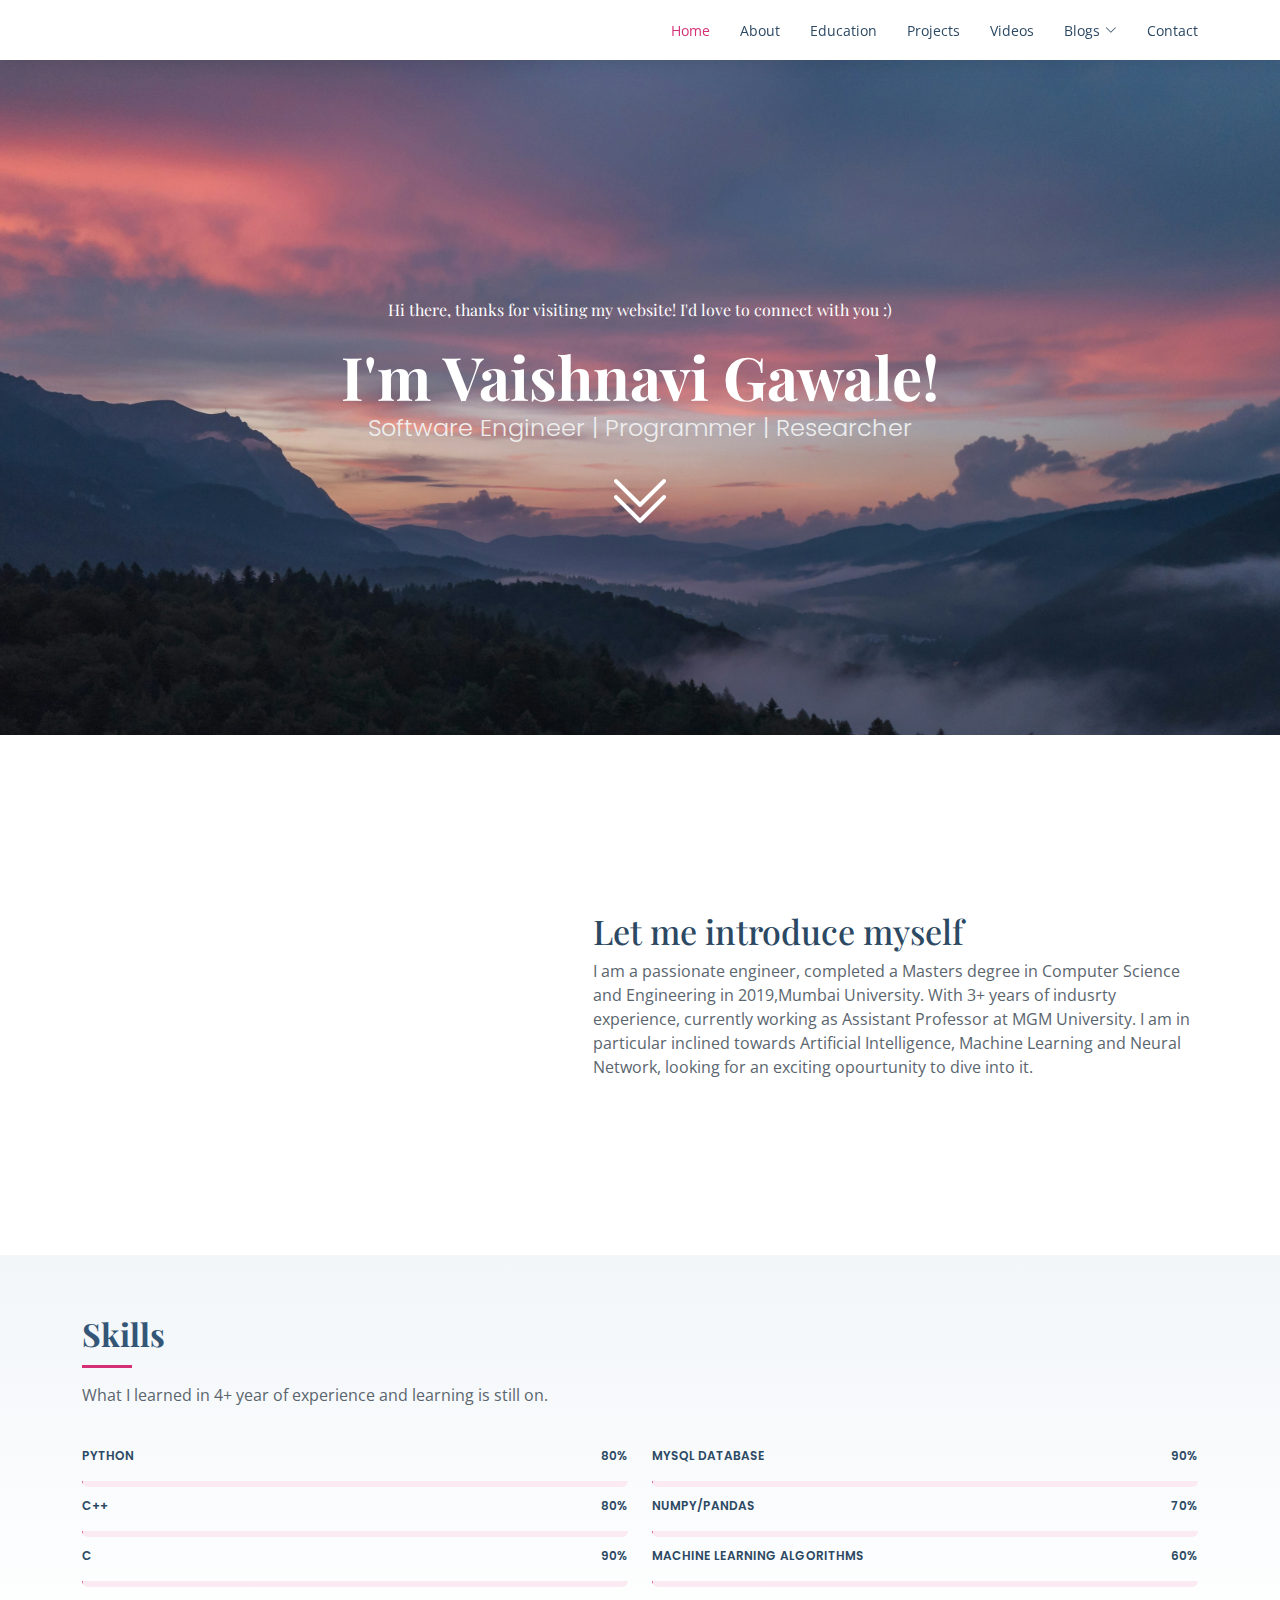
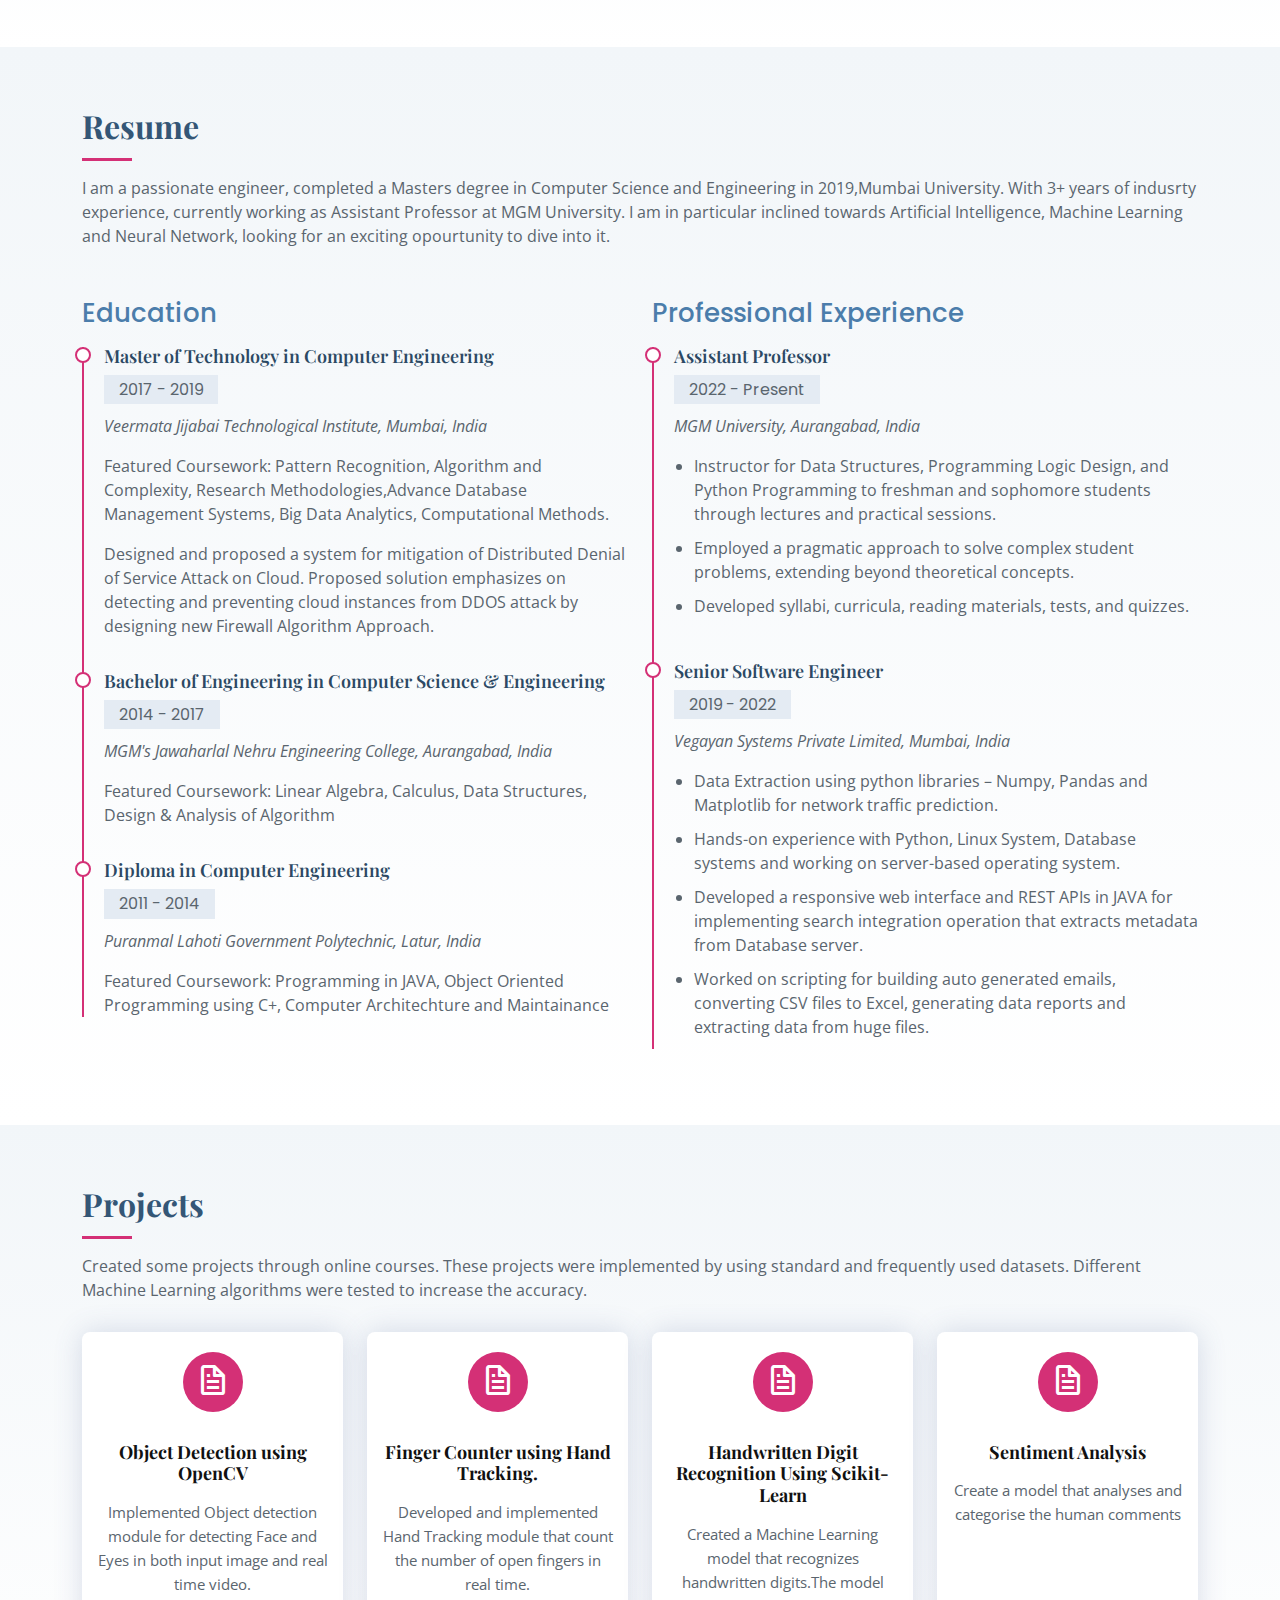
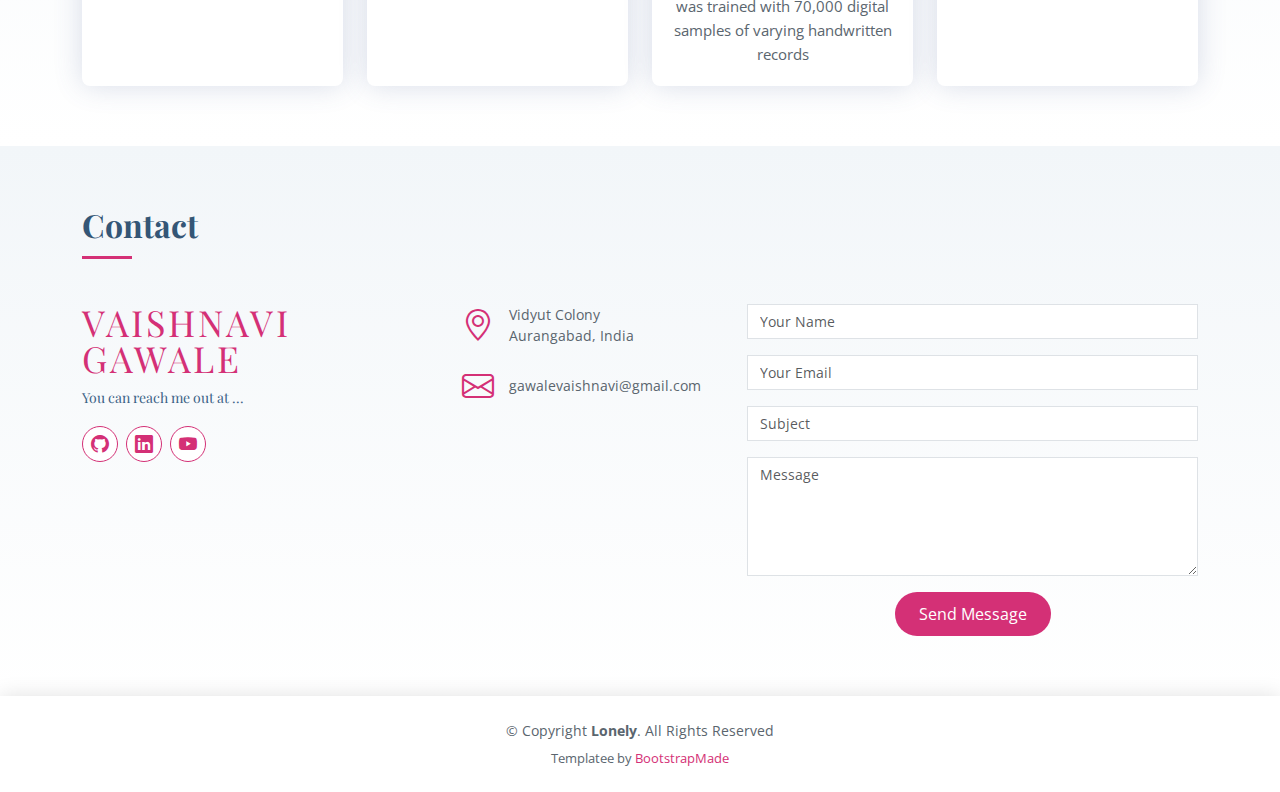
==== index.html @ 86d12503 "Update index.html" ====
<!DOCTYPE html>
<html lang="en">

<head>
  <meta charset="utf-8">
  <meta content="width=device-width, initial-scale=1.0" name="viewport">

  <title>Vaishnavi's Profile</title>
  <meta content="" name="description">
  <meta content="" name="keywords">

  <!-- Favicons -->
  <link href="assets/img/favicon.png" rel="icon">
  <link href="assets/img/apple-touch-icon.png" rel="apple-touch-icon">

  <!-- Google Fonts -->
  <link href="https://fonts.googleapis.com/css?family=Open+Sans:300,300i,400,400i,600,600i,700,700i|Poppins:300,300i,400,400i,500,500i,600,600i,700,700i|Playfair+Display:400,400i,500,500i,600,600i,700,700i&subset=cyrillic" rel="stylesheet">

  <!-- Vendor CSS Files -->
  <link href="assets/vendor/bootstrap/css/bootstrap.min.css" rel="stylesheet">
  <link href="assets/vendor/bootstrap-icons/bootstrap-icons.css" rel="stylesheet">
  <link href="assets/vendor/boxicons/css/boxicons.min.css" rel="stylesheet">
  <link href="assets/vendor/glightbox/css/glightbox.min.css" rel="stylesheet">
  <link href="assets/vendor/swiper/swiper-bundle.min.css" rel="stylesheet">

  <!-- Template Main CSS File -->
  <link href="assets/css/style.css" rel="stylesheet">

  <!-- =======================================================
  * Template Name: Lonely
  * Updated: Jan 29 2024 with Bootstrap v5.3.2
  * Template URL: https://bootstrapmade.com/free-html-bootstrap-template-lonely/
  * Author: BootstrapMade.com
  * License: https://bootstrapmade.com/license/
  ======================================================== -->
</head>

<body>

  <!-- ======= Header ======= -->
  
  <header id="header" class="d-flex align-items-center">
    <div class="container d-flex align-items-center justify-content-between">

      <div class="logo">
        <h1><a href="index.html"></a></h1>
        <!-- Uncomment below if you prefer to use an image logo -->
        <!-- <a href="index.html"><img src="assets/img/logo.png" alt="" class="img-fluid"></a>-->
      </div>

      <nav id="navbar" class="navbar">
        <ul>
          <li><a class="nav-link scrollto active" href="#hero">Home</a></li>
          <li><a class="nav-link scrollto" href="#about">About</a></li>
          <li><a class="nav-link scrollto" href="#resume">Education</a></li>
          <li><a class="nav-link scrollto" href="#services">Projects</a></li>
          <li><a class="nav-link scrollto" href="#portfolio">Videos</a></li>
          <li class="dropdown"><a href="#"><span>Blogs</span> <i class="bi bi-chevron-down"></i></a>
            <!--<ul>
              <li><a href="#">Drop Down 1</a></li>
              <li class="dropdown"><a href="#"><span>Deep Drop Down</span> <i class="bi bi-chevron-right"></i></a>
                <ul>
                  <li><a href="#">Deep Drop Down 1</a></li>
                  <li><a href="#">Deep Drop Down 2</a></li>
                  <li><a href="#">Deep Drop Down 3</a></li>
                  <li><a href="#">Deep Drop Down 4</a></li>
                  <li><a href="#">Deep Drop Down 5</a></li>
                </ul>
              </li>
              <li><a href="#">Drop Down 2</a></li>
              <li><a href="#">Drop Down 3</a></li>
              <li><a href="#">Drop Down 4</a></li>
            </ul>-->
          </li>
          <li><a class="nav-link scrollto" href="#contact">Contact</a></li>
        </ul>
        <i class="bi bi-list mobile-nav-toggle"></i>
      </nav><!-- .navbar -->

    </div>
  </header><!-- End Header -->

  <!-- ======= Hero Section ======= -->
  <section id="hero" class="d-flex flex-column align-items-center justify-content-center">
    <h5>Hi there, thanks for visiting my website! I'd love to connect with you :)</h5>
    <h1>I'm Vaishnavi Gawale!</h1>
    <h2>Software Engineer | Programmer | Researcher</h2>
    <a href="#about" class="btn-get-started scrollto"><i class="bi bi-chevron-double-down"></i></a>
  </section><!-- End Hero -->

  

  <main id="main">

    <!-- ======= About Section ======= -->
    <section id="about" class="about">
      <div class="container">

        <div class="row no-gutters">
          <div class="image col-xl-5 d-flex align-items-stretch justify-content-center justify-content-lg-start"></div>
          <div class="col-xl-7 ps-0 ps-lg-5 pe-lg-1 d-flex align-items-stretch">
            <div class="content d-flex flex-column justify-content-center">
              <h3>Let me introduce myself</h3>
              <p>
                I am a passionate engineer, completed a Masters degree in Computer Science and Engineering in 2019,Mumbai University. With 3+ years of indusrty experience, currently working as Assistant Professor at MGM University. I am in particular inclined towards Artificial Intelligence, Machine Learning and Neural Network, looking for an exciting opourtunity to dive into it. 
              </p>
              <!--<div class="row">
                <div class="col-md-6 d-md-flex align-items-md-stretch">
                  <div class="count-box">
                    <i class="bi bi-emoji-smile"></i>
                    <span data-purecounter-start="0" data-purecounter-end="65" data-purecounter-duration="1" class="purecounter"></span>
                    <p><strong>Happy Clients</strong> consequuntur voluptas nostrum aliquid ipsam architecto ut.</p>
                  </div>
                </div>

                <div class="col-md-6 d-md-flex align-items-md-stretch">
                  <div class="count-box">
                    <i class="bi bi-journal-richtext"></i>
                    <span data-purecounter-start="0" data-purecounter-end="85" data-purecounter-duration="1" class="purecounter"></span>
                    <p><strong>Projects</strong> adipisci atque cum quia aspernatur totam laudantium et quia dere tan</p>
                  </div>
                </div>

                <div class="col-md-6 d-md-flex align-items-md-stretch">
                  <div class="count-box">
                    <i class="bi bi-clock"></i>
                    <span data-purecounter-start="0" data-purecounter-end="12" data-purecounter-duration="1" class="purecounter"></span>
                    <p><strong>Years of experience</strong> aut commodi quaerat modi aliquam nam ducimus aut voluptate non vel</p>
                  </div>
                </div>

                <div class="col-md-6 d-md-flex align-items-md-stretch">
                  <div class="count-box">
                    <i class="bi bi-award"></i>
                    <span data-purecounter-start="0" data-purecounter-end="15" data-purecounter-duration="1" class="purecounter"></span>
                    <p><strong>Awards</strong> rerum asperiores dolor alias quo reprehenderit eum et nemo pad der</p>
                  </div>
                </div>
              </div>-->
            </div><!-- End .content-->
          </div>
        </div>

      </div>
    </section><!-- End About Section -->

    <!-- ======= Skills Section ======= -->
    <section id="skills" class="skills section-bg">
      <div class="container">

        <div class="section-title">
          <h2>Skills</h2>
          <p>What I learned in 4+ year of experience and learning is still on. </p>
        </div>

        <div class="row skills-content">

          <div class="col-lg-6">

            <div class="progress">
              <span class="skill">Python<i class="val">80%</i></span>
              <div class="progress-bar-wrap">
                <div class="progress-bar" role="progressbar" aria-valuenow="80" aria-valuemin="0" aria-valuemax="100"></div>
              </div>
            </div>

            <div class="progress">
              <span class="skill">C++ <i class="val">80%</i></span>
              <div class="progress-bar-wrap">
                <div class="progress-bar" role="progressbar" aria-valuenow="80" aria-valuemin="0" aria-valuemax="100"></div>
              </div>
            </div>

            <div class="progress">
              <span class="skill">C <i class="val">90%</i></span>
              <div class="progress-bar-wrap">
                <div class="progress-bar" role="progressbar" aria-valuenow="90" aria-valuemin="0" aria-valuemax="100"></div>
              </div>
            </div>

          </div>

          <div class="col-lg-6">

            <div class="progress">
              <span class="skill">MySQL Database <i class="val">90%</i></span>
              <div class="progress-bar-wrap">
                <div class="progress-bar" role="progressbar" aria-valuenow="90" aria-valuemin="0" aria-valuemax="100"></div>
              </div>
            </div>

            <div class="progress">
              <span class="skill">Numpy/Pandas<i class="val">70%</i></span>
              <div class="progress-bar-wrap">
                <div class="progress-bar" role="progressbar" aria-valuenow="70" aria-valuemin="0" aria-valuemax="100"></div>
              </div>
            </div>

            <div class="progress">
              <span class="skill">Machine Learning Algorithms <i class="val">60%</i></span>
              <div class="progress-bar-wrap">
                <div class="progress-bar" role="progressbar" aria-valuenow="60" aria-valuemin="0" aria-valuemax="100"></div>
              </div>
            </div>

          </div>

        </div>

      </div>
    </section><!-- End Skills Section -->

    <!-- ======= Resume Section ======= -->
    <section id="resume" class="resume section-bg">
      <div class="container">

        <div class="section-title">
          <h2>Resume</h2>
          <p>I am a passionate engineer, completed a Masters degree in Computer Science and Engineering in 2019,Mumbai University. With 3+ years of indusrty experience, currently working as Assistant Professor at MGM University. I am in particular inclined towards Artificial Intelligence, Machine Learning and Neural Network, looking for an exciting opourtunity to dive into it.</p>
        </div>

        <div class="row">
          <div class="col-lg-6">
           <!-- <h3 class="resume-title">Sumary</h3>
            <div class="resume-item pb-0">
              <h4>Alice Barkley</h4>
              <p><em>Innovative and deadline-driven Graphic Designer with 3+ years of experience designing and developing user-centered digital/print marketing material from initial concept to final, polished deliverable.</em></p>
              <p>
              <ul>
                <li>Portland par 127,Orlando, FL</li>
                <li>(123) 456-7891</li>
                <li>alice.barkley@example.com</li>
              </ul>
              </p>
            </div>-->

            <h3 class="resume-title">Education</h3>
            <div class="resume-item">
              <h4>Master of Technology in Computer Engineering</h4>
              <h5>2017 - 2019</h5>
              <p><em>Veermata Jijabai Technological Institute, Mumbai, India</em></p>
              <p>Featured Coursework: Pattern Recognition, Algorithm and Complexity, Research Methodologies,Advance Database Management Systems, Big Data Analytics, Computational Methods.</p>
              <p>Designed and proposed a system for mitigation of Distributed Denial of Service Attack on Cloud. Proposed solution emphasizes on detecting and preventing cloud instances from DDOS attack by designing new Firewall Algorithm Approach.</p>
            </div>
            <div class="resume-item">
              <h4>Bachelor of Engineering in Computer Science & Engineering</h4>
              <h5>2014 - 2017</h5>
              <p><em>MGM's Jawaharlal Nehru Engineering College, Aurangabad, India</em></p>
              <p>Featured Coursework: Linear Algebra, Calculus, Data Structures, Design & Analysis of Algorithm</p>
            </div>
            <div class="resume-item">
              <h4>Diploma in Computer Engineering</h4>
              <h5>2011 - 2014</h5>
              <p><em>Puranmal Lahoti Government Polytechnic, Latur, India</em></p>
              <p>Featured Coursework: Programming in JAVA, Object Oriented Programming using C+, Computer Architechture and Maintainance </p>
            </div>
          </div>
          <div class="col-lg-6">
            <h3 class="resume-title">Professional Experience</h3>
            <div class="resume-item">
              <h4>Assistant Professor</h4>
              <h5>2022 - Present</h5>
              <p><em>MGM University, Aurangabad, India </em></p>
              <p>
              <ul>
                <li>Instructor for Data Structures, Programming Logic Design, and Python Programming to freshman and sophomore students through lectures and practical sessions.</li>
                <li>Employed a pragmatic approach to solve complex student problems, extending beyond theoretical concepts. </li>
                <li>Developed syllabi, curricula, reading materials, tests, and quizzes.</li>
              </ul>
              </p>
            </div>
            <div class="resume-item">
              <h4>Senior Software Engineer</h4>
              <h5>2019 - 2022</h5>
              <p><em>Vegayan Systems Private Limited, Mumbai, India</em></p>
              <p>
              <ul>
                <li>Data Extraction using python libraries – Numpy, Pandas and Matplotlib for network traffic prediction.</li>
                <li>Hands-on experience with Python, Linux System, Database systems and working on server-based operating system.</li>
                <li>Developed a responsive web interface and REST APIs in JAVA for implementing search integration operation that extracts metadata from Database server.</li>
                <li>Worked on scripting for building auto generated emails, converting CSV files to Excel, generating data reports and extracting data from huge files.</li>
              </ul>
              </p>
            </div>
          </div>
        </div>

      </div>
    </section><!-- End Resume Section -->

    <!-- ======= Services Section ======= -->
    <section id="services" class="services section-bg">
      <div class="container">

        <div class="section-title">
          <h2>Projects</h2>
          <p>Created some projects through online courses. These projects were implemented by using standard and frequently used datasets. Different Machine Learning algorithms were tested to increase the accuracy.  </p>
        </div>

        <div class="row">
          <div class="col-md-6 col-lg-3 d-flex align-items-stretch mb-5 mb-lg-0">
            <div class="icon-box">
              <div class="icon"><i class="bx bx-file"></i></div>
              <h4 class="title"><a href="">Object Detection using OpenCV</a></h4>
              <p class="description">Implemented Object detection module for detecting Face and Eyes in both input image and real time video.</p>
            </div>
          </div>

          <div class="col-md-6 col-lg-3 d-flex align-items-stretch mb-5 mb-lg-0">
            <div class="icon-box">
              <div class="icon"><i class="bx bx-file"></i></div>
              <h4 class="title"><a href="">Finger Counter using Hand Tracking.</a></h4>
              <p class="description">Developed and implemented Hand Tracking module that count the number of open fingers in real time.</p>
            </div>
          </div>

          <div class="col-md-6 col-lg-3 d-flex align-items-stretch mb-5 mb-lg-0">
            <div class="icon-box">
              <div class="icon"><i class="bx bx-file"></i></div>
              <h4 class="title"><a href="">Handwritten Digit Recognition Using Scikit-Learn</a></h4>
              <p class="description">Created a Machine Learning model that recognizes handwritten digits.The model was trained with 70,000 digital samples of varying handwritten records</p>
            </div>
          </div>

          <div class="col-md-6 col-lg-3 d-flex align-items-stretch mb-5 mb-lg-0">
            <div class="icon-box">
              <div class="icon"><i class="bx bx-file"></i></div>
              <h4 class="title"><a href="">Sentiment Analysis</a></h4>
              <p class="description">Create a model that analyses and categorise the human comments</p>
            </div>
          </div>

        </div>

      </div>
    </section><!-- End Services Section -->

    <!-- ======= Portfolio Section ======= -->
   <!-- <section id="portfolio" class="portfolio section-bg">
      <div class="container">

        <div class="section-title">
          <h2>Portfolio</h2>
          <p>Magnam dolores commodi suscipit. Necessitatibus eius consequatur ex aliquid fuga eum quidem. Sit sint consectetur velit. Quisquam quos quisquam cupiditate. Et nemo qui impedit suscipit alias ea. Quia fugiat sit in iste officiis commodi quidem hic quas.</p>
        </div>

        <div class="row">
          <div class="col-lg-12 d-flex justify-content-center">
            <ul id="portfolio-flters">
              <li data-filter="*" class="filter-active">All</li>
              <li data-filter=".filter-app">App</li>
              <li data-filter=".filter-card">Card</li>
              <li data-filter=".filter-web">Web</li>
            </ul>
          </div>
        </div>

        <div class="row portfolio-container">

          <div class="col-lg-4 col-md-6 portfolio-item filter-app">
            <div class="portfolio-wrap">
              <img src="assets/img/portfolio/portfolio-1.jpg" class="img-fluid" alt="">
              <div class="portfolio-info">
                <h4>App 1</h4>
                <p>App</p>
              </div>
              <div class="portfolio-links">
                <a href="assets/img/portfolio/portfolio-1.jpg" data-gallery="portfolioGallery" class="portfolio-lightbox" title="App 1"><i class="bx bx-plus"></i></a>
                <a href="portfolio-details.html" title="More Details"><i class="bx bx-link"></i></a>
              </div>
            </div>
          </div>

          <div class="col-lg-4 col-md-6 portfolio-item filter-web">
            <div class="portfolio-wrap">
              <img src="assets/img/portfolio/portfolio-2.jpg" class="img-fluid" alt="">
              <div class="portfolio-info">
                <h4>Web 3</h4>
                <p>Web</p>
              </div>
              <div class="portfolio-links">
                <a href="assets/img/portfolio/portfolio-2.jpg" data-gallery="portfolioGallery" class="portfolio-lightbox" title="Web 3"><i class="bx bx-plus"></i></a>
                <a href="portfolio-details.html" title="More Details"><i class="bx bx-link"></i></a>
              </div>
            </div>
          </div>

          <div class="col-lg-4 col-md-6 portfolio-item filter-app">
            <div class="portfolio-wrap">
              <img src="assets/img/portfolio/portfolio-3.jpg" class="img-fluid" alt="">
              <div class="portfolio-info">
                <h4>App 2</h4>
                <p>App</p>
              </div>
              <div class="portfolio-links">
                <a href="assets/img/portfolio/portfolio-3.jpg" data-gallery="portfolioGallery" class="portfolio-lightbox" title="App 2"><i class="bx bx-plus"></i></a>
                <a href="portfolio-details.html" title="More Details"><i class="bx bx-link"></i></a>
              </div>
            </div>
          </div>

          <div class="col-lg-4 col-md-6 portfolio-item filter-card">
            <div class="portfolio-wrap">
              <img src="assets/img/portfolio/portfolio-4.jpg" class="img-fluid" alt="">
              <div class="portfolio-info">
                <h4>Card 2</h4>
                <p>Card</p>
              </div>
              <div class="portfolio-links">
                <a href="assets/img/portfolio/portfolio-4.jpg" data-gallery="portfolioGallery" class="portfolio-lightbox" title="Card 2"><i class="bx bx-plus"></i></a>
                <a href="portfolio-details.html" title="More Details"><i class="bx bx-link"></i></a>
              </div>
            </div>
          </div>

          <div class="col-lg-4 col-md-6 portfolio-item filter-web">
            <div class="portfolio-wrap">
              <img src="assets/img/portfolio/portfolio-5.jpg" class="img-fluid" alt="">
              <div class="portfolio-info">
                <h4>Web 2</h4>
                <p>Web</p>
              </div>
              <div class="portfolio-links">
                <a href="assets/img/portfolio/portfolio-5.jpg" data-gallery="portfolioGallery" class="portfolio-lightbox" title="Web 2"><i class="bx bx-plus"></i></a>
                <a href="portfolio-details.html" title="More Details"><i class="bx bx-link"></i></a>
              </div>
            </div>
          </div>

          <div class="col-lg-4 col-md-6 portfolio-item filter-app">
            <div class="portfolio-wrap">
              <img src="assets/img/portfolio/portfolio-6.jpg" class="img-fluid" alt="">
              <div class="portfolio-info">
                <h4>App 3</h4>
                <p>App</p>
              </div>
              <div class="portfolio-links">
                <a href="assets/img/portfolio/portfolio-6.jpg" data-gallery="portfolioGallery" class="portfolio-lightbox" title="App 3"><i class="bx bx-plus"></i></a>
                <a href="portfolio-details.html" title="More Details"><i class="bx bx-link"></i></a>
              </div>
            </div>
          </div>

          <div class="col-lg-4 col-md-6 portfolio-item filter-card">
            <div class="portfolio-wrap">
              <img src="assets/img/portfolio/portfolio-7.jpg" class="img-fluid" alt="">
              <div class="portfolio-info">
                <h4>Card 1</h4>
                <p>Card</p>
              </div>
              <div class="portfolio-links">
                <a href="assets/img/portfolio/portfolio-7.jpg" data-gallery="portfolioGallery" class="portfolio-lightbox" title="Card 1"><i class="bx bx-plus"></i></a>
                <a href="portfolio-details.html" title="More Details"><i class="bx bx-link"></i></a>
              </div>
            </div>
          </div>

          <div class="col-lg-4 col-md-6 portfolio-item filter-card">
            <div class="portfolio-wrap">
              <img src="assets/img/portfolio/portfolio-8.jpg" class="img-fluid" alt="">
              <div class="portfolio-info">
                <h4>Card 3</h4>
                <p>Card</p>
              </div>
              <div class="portfolio-links">
                <a href="assets/img/portfolio/portfolio-8.jpg" data-gallery="portfolioGallery" class="portfolio-lightbox" title="Card 3"><i class="bx bx-plus"></i></a>
                <a href="portfolio-details.html" title="More Details"><i class="bx bx-link"></i></a>
              </div>
            </div>
          </div>

          <div class="col-lg-4 col-md-6 portfolio-item filter-web">
            <div class="portfolio-wrap">
              <img src="assets/img/portfolio/portfolio-9.jpg" class="img-fluid" alt="">
              <div class="portfolio-info">
                <h4>Web 3</h4>
                <p>Web</p>
              </div>
              <div class="portfolio-links">
                <a href="assets/img/portfolio/portfolio-9.jpg" data-gallery="portfolioGallery" class="portfolio-lightbox" title="Web 3"><i class="bx bx-plus"></i></a>
                <a href="portfolio-details.html" title="More Details"><i class="bx bx-link"></i></a>
              </div>
            </div>
          </div>

        </div>

      </div>-->
    </section><!-- End Portfolio Section -->

    <!-- ======= Testimonials Section ======= -->
 <!--   <section id="testimonials" class="testimonials section-bg">
      <div class="container">

        <div class="section-title">
          <h2>Testimonials</h2>
          <p>Magnam dolores commodi suscipit. Necessitatibus eius consequatur ex aliquid fuga eum quidem. Sit sint consectetur velit. Quisquam quos quisquam cupiditate. Et nemo qui impedit suscipit alias ea. Quia fugiat sit in iste officiis commodi quidem hic quas.</p>
        </div>

        <div class="testimonials-slider swiper" data-aos="fade-up" data-aos-delay="100">
          <div class="swiper-wrapper">

            <div class="swiper-slide">
              <div class="testimonial-item">
                <p>
                  <i class="bx bxs-quote-alt-left quote-icon-left"></i>
                  Proin iaculis purus consequat sem cure digni ssim donec porttitora entum suscipit rhoncus. Accusantium quam, ultricies eget id, aliquam eget nibh et. Maecen aliquam, risus at semper.
                  <i class="bx bxs-quote-alt-right quote-icon-right"></i>
                </p>
                <img src="assets/img/testimonials/testimonials-1.jpg" class="testimonial-img" alt="">
                <h3>Saul Goodman</h3>
                <h4>Ceo &amp; Founder</h4>
              </div>-->
            </div><!-- End testimonial item -->
<!--
            <div class="swiper-slide">
              <div class="testimonial-item">
                <p>
                  <i class="bx bxs-quote-alt-left quote-icon-left"></i>
                  Export tempor illum tamen malis malis eram quae irure esse labore quem cillum quid cillum eram malis quorum velit fore eram velit sunt aliqua noster fugiat irure amet legam anim culpa.
                  <i class="bx bxs-quote-alt-right quote-icon-right"></i>
                </p>
                <img src="assets/img/testimonials/testimonials-2.jpg" class="testimonial-img" alt="">
                <h3>Sara Wilsson</h3>
                <h4>Designer</h4>
              </div>-->
            </div><!-- End testimonial item -->
    <!--   
            <div class="swiper-slide">
              <div class="testimonial-item">
                <p>
                  <i class="bx bxs-quote-alt-left quote-icon-left"></i>
                  Enim nisi quem export duis labore cillum quae magna enim sint quorum nulla quem veniam duis minim tempor labore quem eram duis noster aute amet eram fore quis sint minim.
                  <i class="bx bxs-quote-alt-right quote-icon-right"></i>
                </p>
                <img src="assets/img/testimonials/testimonials-3.jpg" class="testimonial-img" alt="">
                <h3>Jena Karlis</h3>
                <h4>Store Owner</h4>
              </div>
            </div>

            <div class="swiper-slide">
              <div class="testimonial-item">
                <p>
                  <i class="bx bxs-quote-alt-left quote-icon-left"></i>
                  Fugiat enim eram quae cillum dolore dolor amet nulla culpa multos export minim fugiat minim velit minim dolor enim duis veniam ipsum anim magna sunt elit fore quem dolore labore illum veniam.
                  <i class="bx bxs-quote-alt-right quote-icon-right"></i>
                </p>
                <img src="assets/img/testimonials/testimonials-4.jpg" class="testimonial-img" alt="">
                <h3>Matt Brandon</h3>
                <h4>Freelancer</h4>
              </div>
            </div>

            <div class="swiper-slide">
              <div class="testimonial-item">
                <p>
                  <i class="bx bxs-quote-alt-left quote-icon-left"></i>
                  Quis quorum aliqua sint quem legam fore sunt eram irure aliqua veniam tempor noster veniam enim culpa labore duis sunt culpa nulla illum cillum fugiat legam esse veniam culpa fore nisi cillum quid.
                  <i class="bx bxs-quote-alt-right quote-icon-right"></i>
                </p>
                <img src="assets/img/testimonials/testimonials-5.jpg" class="testimonial-img" alt="">
                <h3>John Larson</h3>
                <h4>Entrepreneur</h4>
              </div>
            </div>

          </div>
          <div class="swiper-pagination"></div>
        </div>

      </div>-->
    </section><!-- End Testimonials Section -->

    <!-- ======= Contact Section ======= -->
    <section id="contact" class="contact section-bg">
      <div class="container">

        <div class="section-title">
          <h2>Contact</h2>
          <!--<p>Magnam dolores commodi suscipit. Necessitatibus eius consequatur ex aliquid fuga eum quidem. Sit sint consectetur velit. Quisquam quos quisquam cupiditate. Et nemo qui impedit suscipit alias ea. Quia fugiat sit in iste officiis commodi quidem hic quas.</p>-->
        </div>

        <div class="row">

          <div class="col-lg-4 col-md-4">
            <div class="contact-about">
              <h3>Vaishnavi Gawale</h3>
              <p>You can reach me out at ...</p>
              <div class="social-links">
                <a href="#https://github.com/vaishnavi2231" class="github"><i class="bi bi-github"></i></a>
                <a href="#www.linkedin.com/in/vaishnavi-gawale" class="linkedin"><i class="bi bi-linkedin"></i></a>
                <a href="#www.youtube.com/@vaishnavigawale3952" class="youtube"><i class="bi bi-youtube"></i></a>
                
              </div>
            </div>
          </div>

          <div class="col-lg-3 col-md-4">
            <div class="info">
              <div class="d-flex align-items-center">
                <i class="bi bi-geo-alt"></i>
                <p>Vidyut Colony<br>Aurangabad, India</p>
              </div>

              <div class="d-flex align-items-center mt-4">
                <i class="bi bi-envelope"></i>
                <p>gawalevaishnavi@gmail.com</p>
              </div>

             <!-- <div class="d-flex align-items-center mt-4">
                <i class="bi bi-phone"></i>
                <p>+1 5589 55488 55s</p>
              </div>-->

            </div>
          </div>

          <div class="col-lg-5 col-md-8">
            <form action="forms/contact.php" method="post" role="form" class="php-email-form">
              <div class="form-group">
                <input type="text" name="name" class="form-control" id="name" placeholder="Your Name" required>
              </div>
              <div class="form-group mt-3">
                <input type="email" class="form-control" name="email" id="email" placeholder="Your Email" required>
              </div>
              <div class="form-group mt-3">
                <input type="text" class="form-control" name="subject" id="subject" placeholder="Subject" required>
              </div>
              <div class="form-group mt-3">
                <textarea class="form-control" name="message" rows="5" placeholder="Message" required></textarea>
              </div>
              <div class="my-3">
                <div class="loading">Loading</div>
                <div class="error-message"></div>
                <div class="sent-message">Your message has been sent. Thank you!</div>
              </div>
              <div class="text-center"><button type="submit">Send Message</button></div>
            </form>
          </div>

        </div>

      </div>
    </section><!-- End Contact Section -->

  </main><!-- End #main -->

  <!-- ======= Footer ======= -->
  <footer id="footer">
    <div class="container">
      <div class="copyright">
        &copy; Copyright <strong><span>Lonely</span></strong>. All Rights Reserved
      </div>
      <div class="credits">
        <!-- All the links in the footer should remain intact. -->
        <!-- You can delete the links only if you purchased the pro version. -->
        <!-- Licensing information: https://bootstrapmade.com/license/ -->
        <!-- Purchase the pro version with working PHP/AJAX contact form: https://bootstrapmade.com/free-html-bootstrap-template-lonely/ -->
        Templatee by <a href="https://bootstrapmade.com/">BootstrapMade</a>
      </div>
    </div>
  </footer><!-- End  Footer -->

  <a href="#" class="back-to-top d-flex align-items-center justify-content-center"><i class="bi bi-arrow-up-short"></i></a>

  <!-- Vendor JS Files -->
  <script src="assets/vendor/purecounter/purecounter_vanilla.js"></script>
  <script src="assets/vendor/bootstrap/js/bootstrap.bundle.min.js"></script>
  <script src="assets/vendor/glightbox/js/glightbox.min.js"></script>
  <script src="assets/vendor/isotope-layout/isotope.pkgd.min.js"></script>
  <script src="assets/vendor/swiper/swiper-bundle.min.js"></script>
  <script src="assets/vendor/waypoints/noframework.waypoints.js"></script>
  <script src="assets/vendor/php-email-form/validate.js"></script>

  <!-- Template Main JS File -->
  <script src="assets/js/main.js"></script>

</body>

</html>
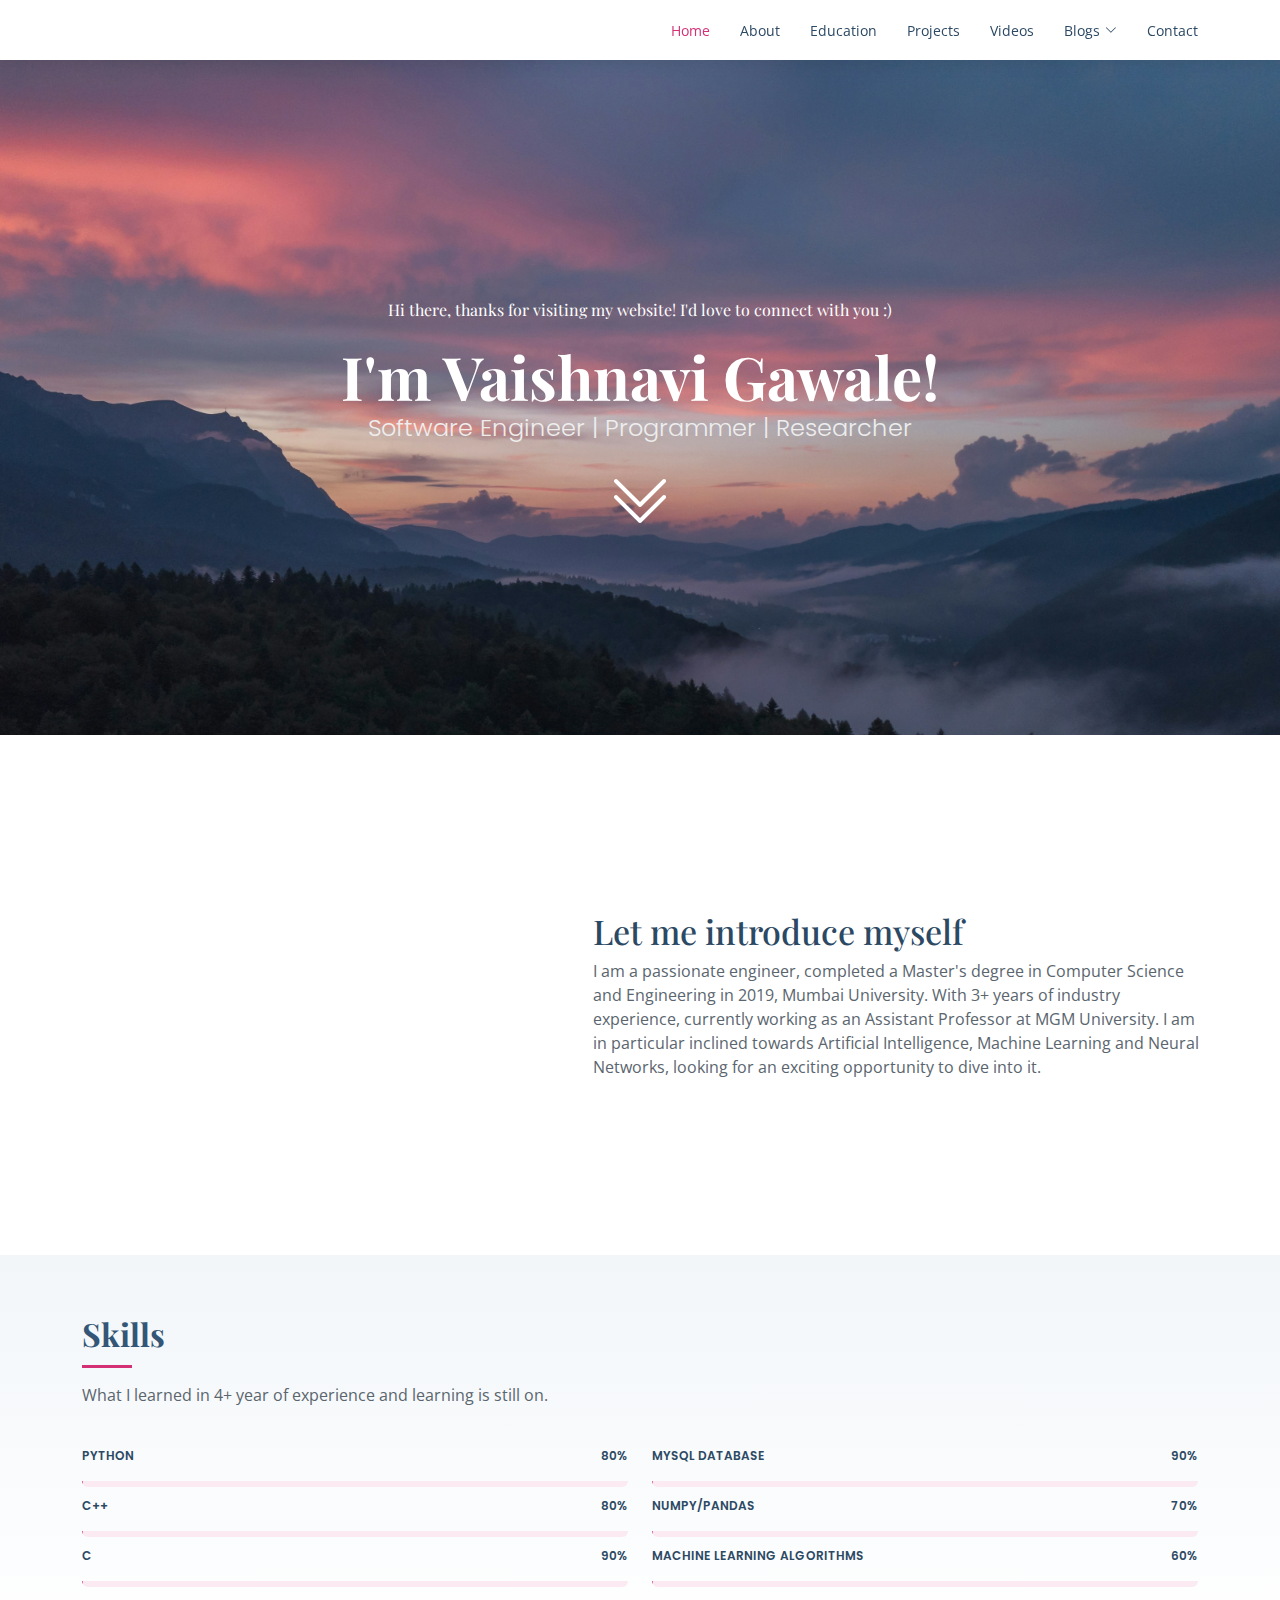
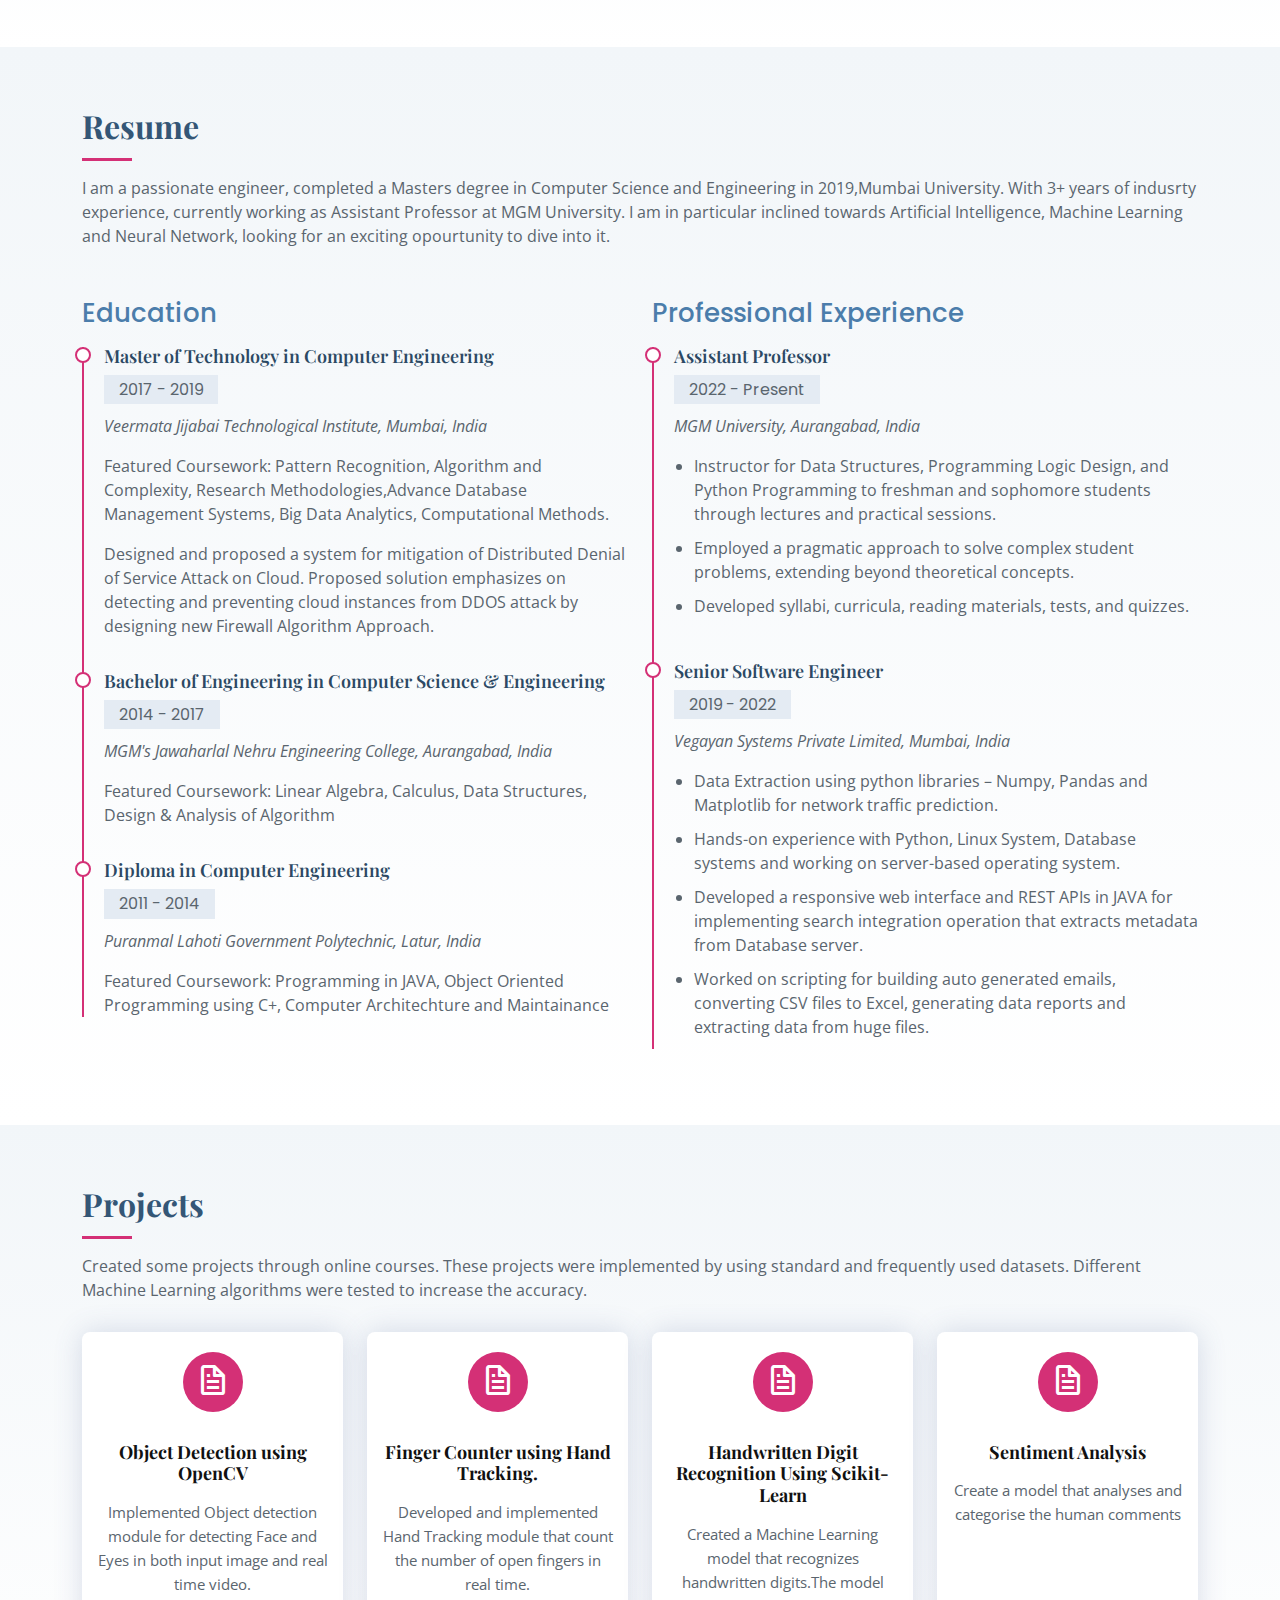
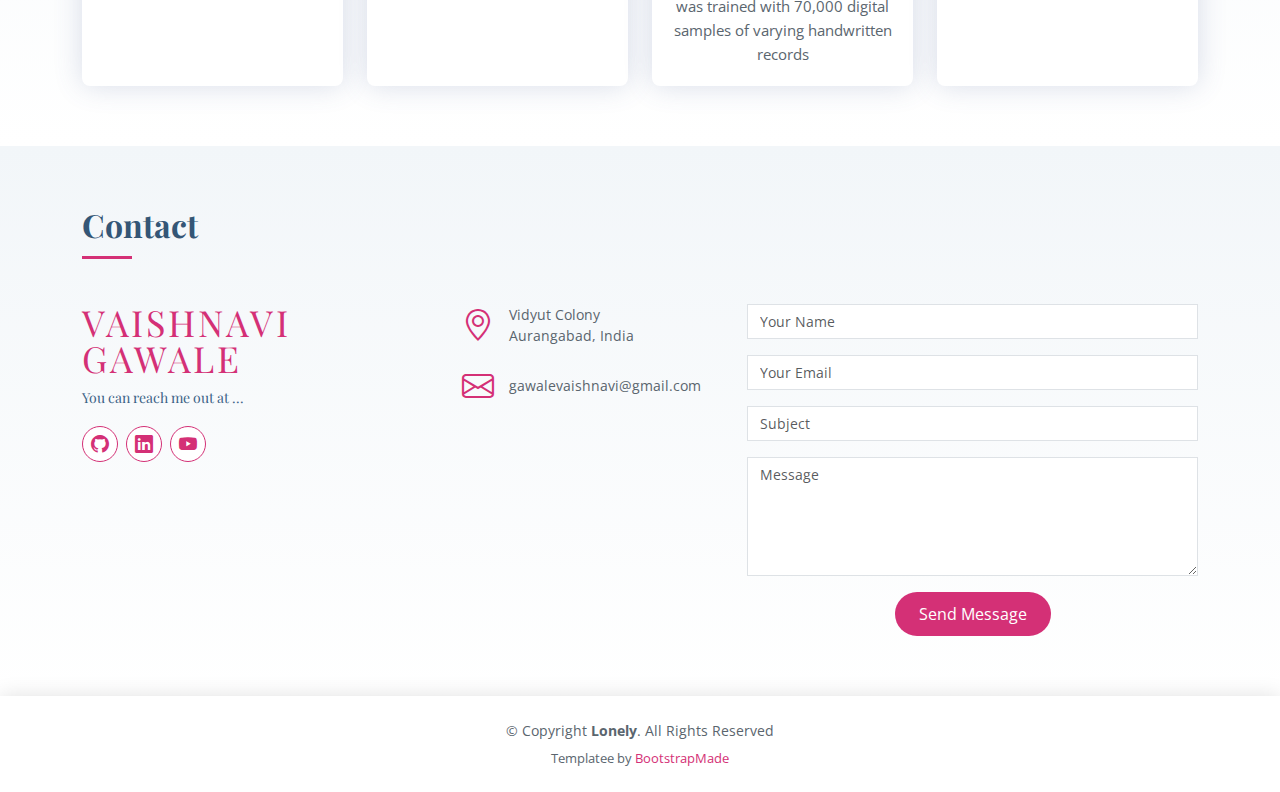
==== commit 10b30318: "Update index.html" ====
--- a/index.html
+++ b/index.html
@@ -102,7 +102,7 @@
             <div class="content d-flex flex-column justify-content-center">
               <h3>Let me introduce myself</h3>
               <p>
-                I am a passionate engineer, completed a Masters degree in Computer Science and Engineering in 2019,Mumbai University. With 3+ years of indusrty experience, currently working as Assistant Professor at MGM University. I am in particular inclined towards Artificial Intelligence, Machine Learning and Neural Network, looking for an exciting opourtunity to dive into it. 
+                I am a passionate engineer, completed a Master's degree in Computer Science and Engineering in 2019, Mumbai University. With 3+ years of industry experience, currently working as an Assistant Professor at MGM University. I am in particular inclined towards Artificial Intelligence, Machine Learning and Neural Networks, looking for an exciting opportunity to dive into it. 
               </p>
               <!--<div class="row">
                 <div class="col-md-6 d-md-flex align-items-md-stretch">
@@ -588,9 +588,9 @@
               <h3>Vaishnavi Gawale</h3>
               <p>You can reach me out at ...</p>
               <div class="social-links">
-                <a href="#https://github.com/vaishnavi2231" class="github"><i class="bi bi-github"></i></a>
-                <a href="#www.linkedin.com/in/vaishnavi-gawale" class="linkedin"><i class="bi bi-linkedin"></i></a>
-                <a href="#www.youtube.com/@vaishnavigawale3952" class="youtube"><i class="bi bi-youtube"></i></a>
+                <a href="https://github.com/vaishnavi2231" class="github"><i class="bi bi-github"></i></a>
+                <a href="www.linkedin.com/in/vaishnavi-gawale" class="linkedin"><i class="bi bi-linkedin"></i></a>
+                <a href="www.youtube.com/@vaishnavigawale3952" class="youtube"><i class="bi bi-youtube"></i></a>
                 
               </div>
             </div>
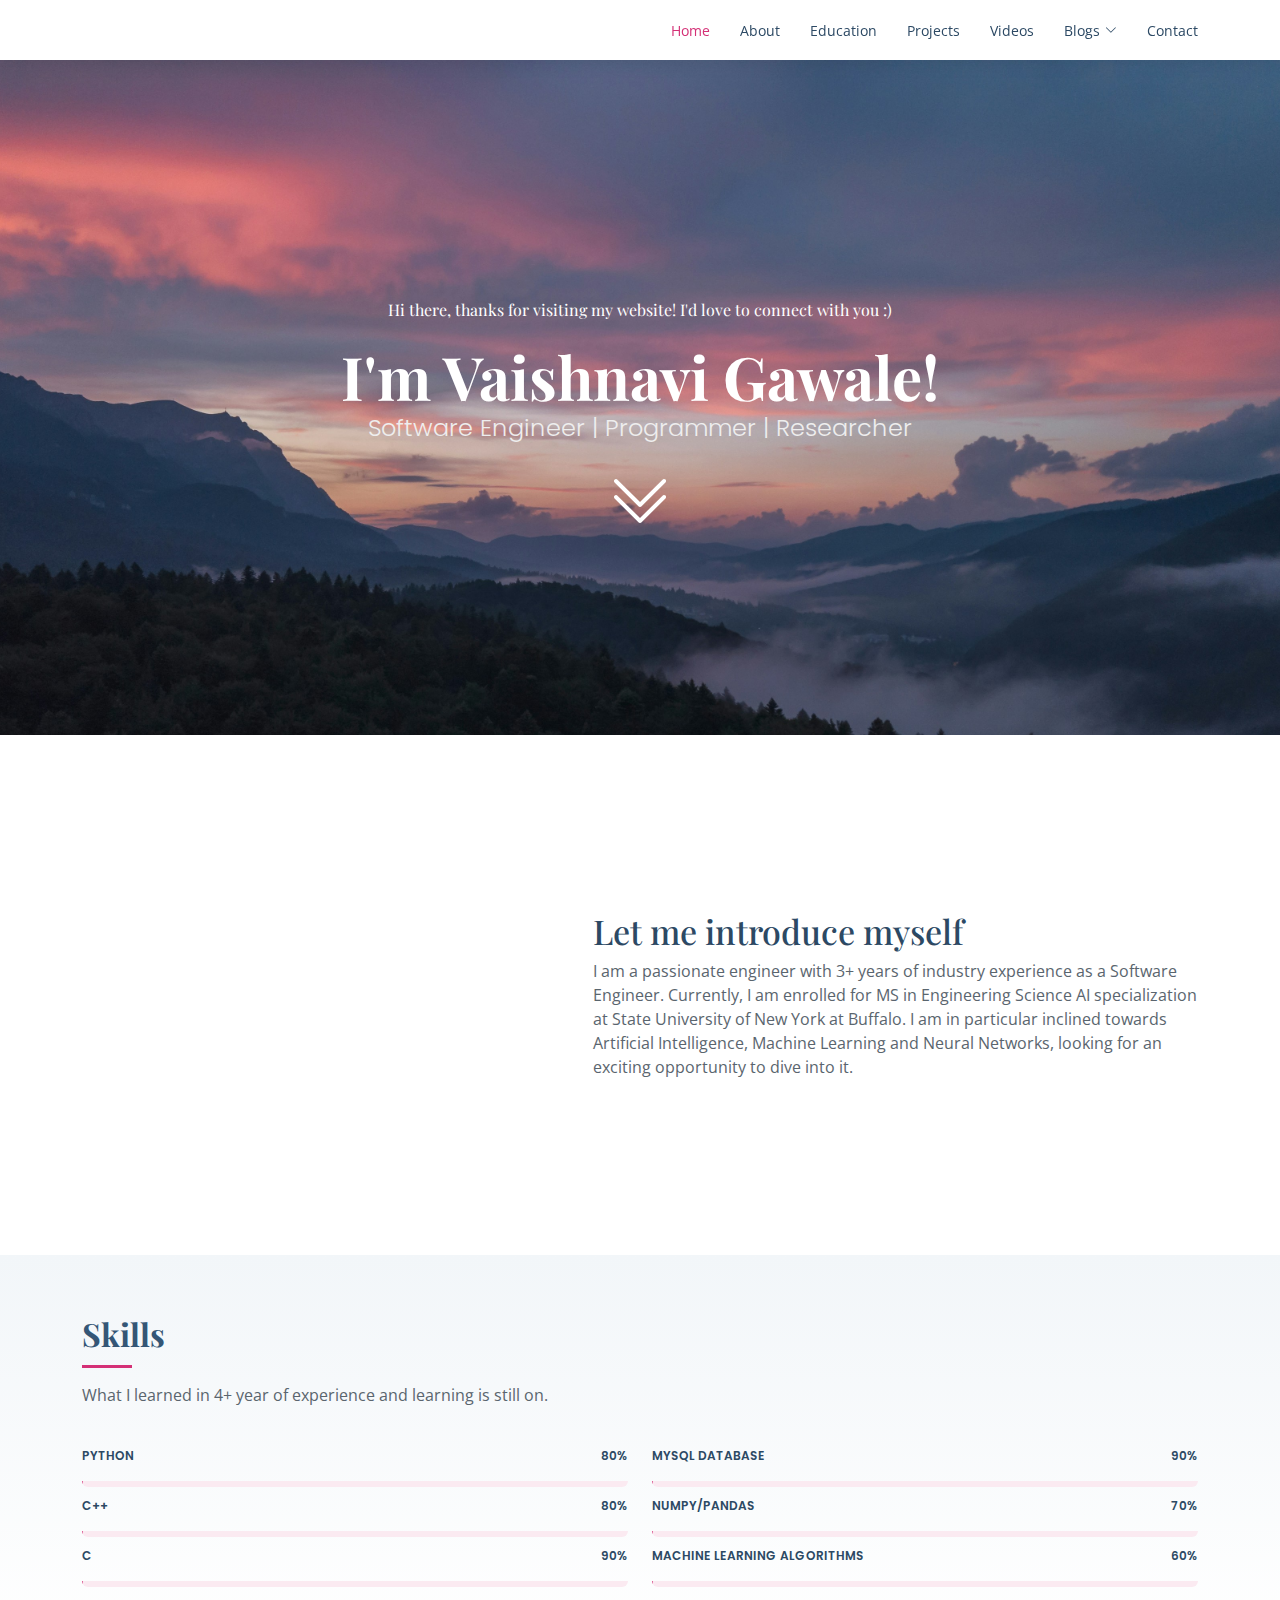
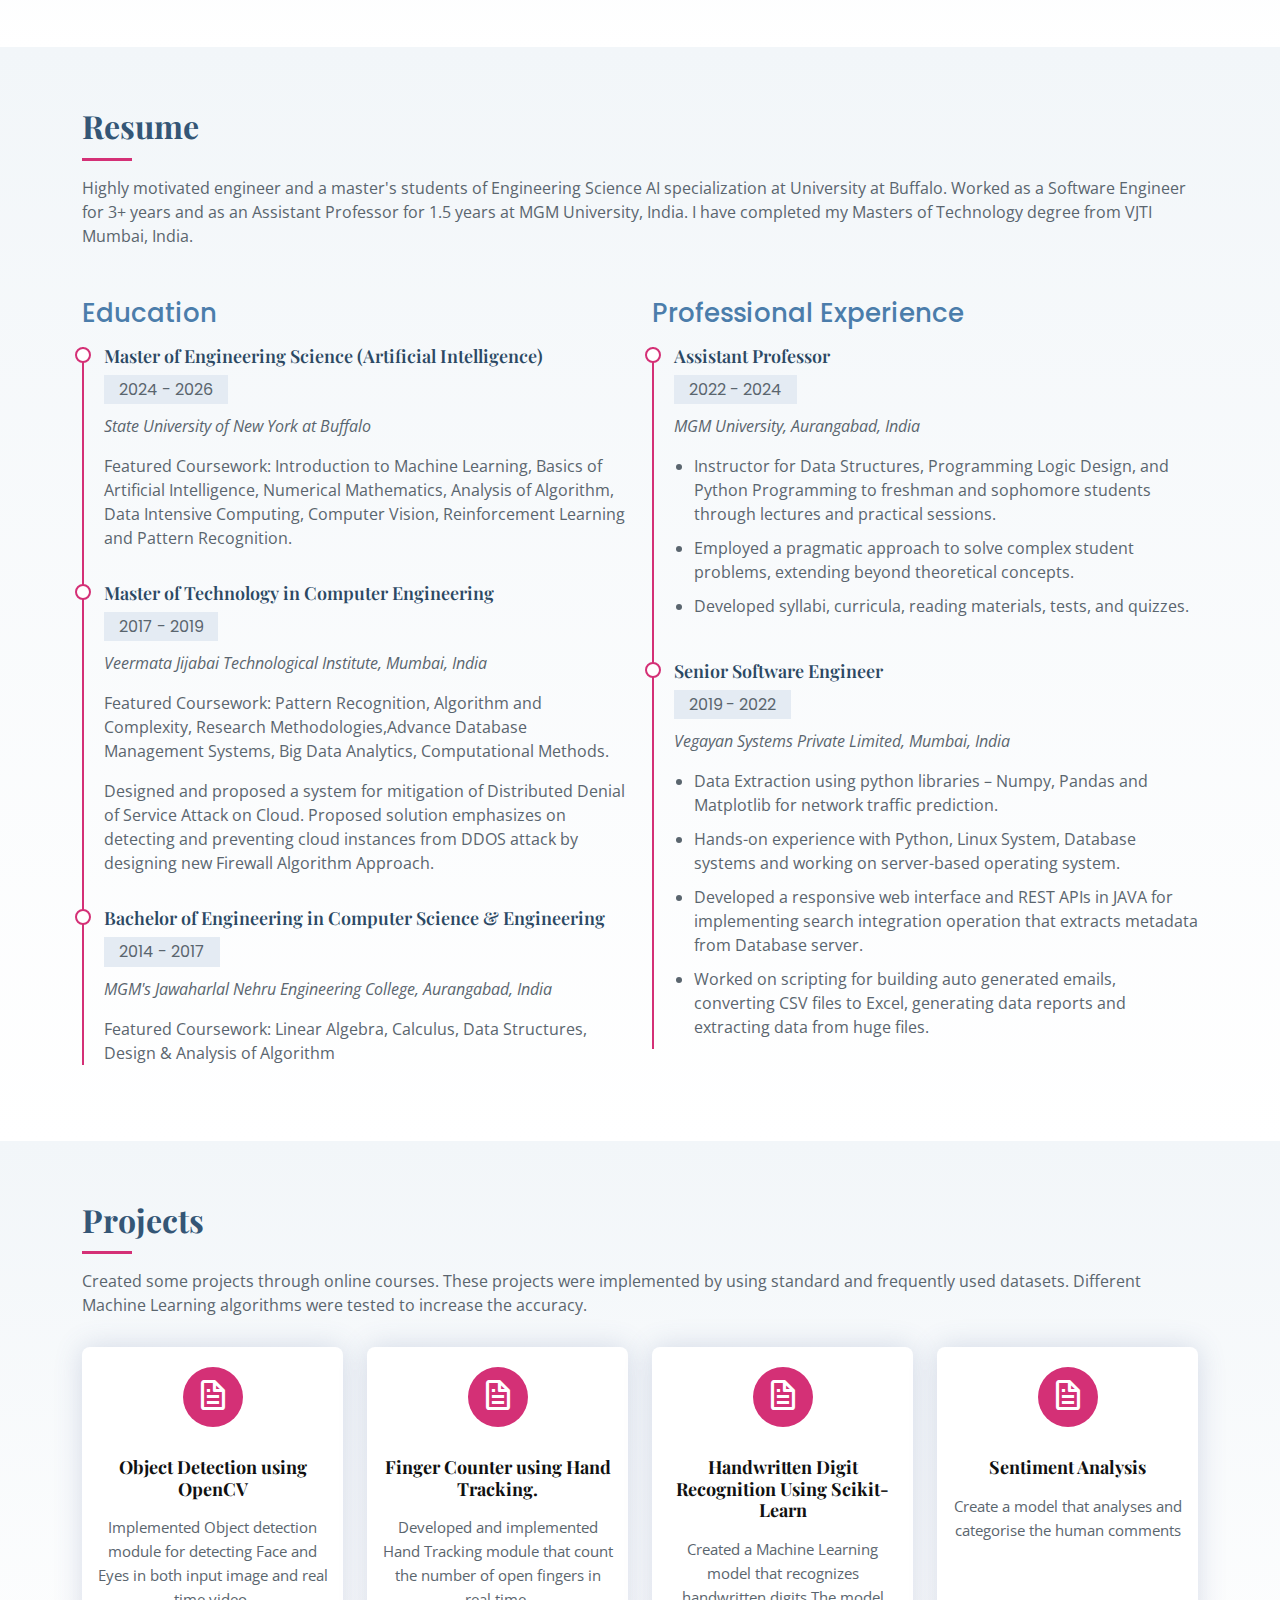
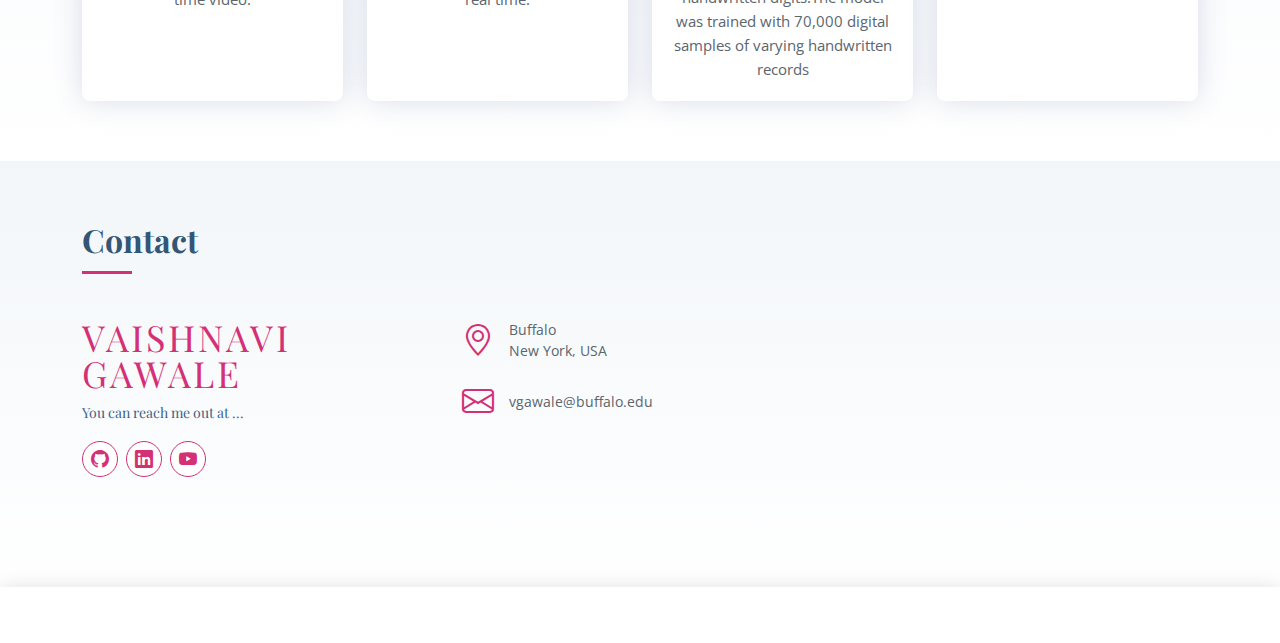
==== commit 92c16496: "Update index.html" ====
--- a/index.html
+++ b/index.html
@@ -102,7 +102,7 @@
             <div class="content d-flex flex-column justify-content-center">
               <h3>Let me introduce myself</h3>
               <p>
-                I am a passionate engineer, completed a Master's degree in Computer Science and Engineering in 2019, Mumbai University. With 3+ years of industry experience, currently working as an Assistant Professor at MGM University. I am in particular inclined towards Artificial Intelligence, Machine Learning and Neural Networks, looking for an exciting opportunity to dive into it. 
+                I am a passionate engineer with 3+ years of industry experience as a Software Engineer. Currently, I am enrolled for MS in Engineering Science AI specialization at State University of New York at Buffalo. I am in particular inclined towards Artificial Intelligence, Machine Learning and Neural Networks, looking for an exciting opportunity to dive into it.
               </p>
               <!--<div class="row">
                 <div class="col-md-6 d-md-flex align-items-md-stretch">
@@ -216,7 +216,7 @@
 
         <div class="section-title">
           <h2>Resume</h2>
-          <p>I am a passionate engineer, completed a Masters degree in Computer Science and Engineering in 2019,Mumbai University. With 3+ years of indusrty experience, currently working as Assistant Professor at MGM University. I am in particular inclined towards Artificial Intelligence, Machine Learning and Neural Network, looking for an exciting opourtunity to dive into it.</p>
+          <p>Highly motivated engineer and a master's students of Engineering Science AI specialization at University at Buffalo.  Worked as a Software Engineer for 3+ years and as an Assistant Professor for 1.5 years  at MGM University, India. I have completed my Masters of Technology degree from VJTI Mumbai, India.</p>
         </div>
 
         <div class="row">
@@ -235,6 +235,13 @@
             </div>-->
 
             <h3 class="resume-title">Education</h3>
+             <div class="resume-item">
+              <h4>Master of Engineering Science (Artificial Intelligence)</h4>
+              <h5>2024 - 2026</h5>
+              <p><em>State University of New York at Buffalo</em></p>
+              <p>Featured Coursework: Introduction to Machine Learning, Basics of Artificial Intelligence, Numerical Mathematics, Analysis of Algorithm, Data Intensive Computing, Computer Vision, Reinforcement Learning and Pattern Recognition.</p>
+           <!--   <p>Designed and proposed a system for mitigation of Distributed Denial of Service Attack on Cloud. Proposed solution emphasizes on detecting and preventing cloud instances from DDOS attack by designing new Firewall Algorithm Approach.</p>-->
+            </div>
             <div class="resume-item">
               <h4>Master of Technology in Computer Engineering</h4>
               <h5>2017 - 2019</h5>
@@ -248,18 +255,18 @@
               <p><em>MGM's Jawaharlal Nehru Engineering College, Aurangabad, India</em></p>
               <p>Featured Coursework: Linear Algebra, Calculus, Data Structures, Design & Analysis of Algorithm</p>
             </div>
-            <div class="resume-item">
+          <!--  <div class="resume-item">
               <h4>Diploma in Computer Engineering</h4>
               <h5>2011 - 2014</h5>
               <p><em>Puranmal Lahoti Government Polytechnic, Latur, India</em></p>
               <p>Featured Coursework: Programming in JAVA, Object Oriented Programming using C+, Computer Architechture and Maintainance </p>
-            </div>
+            </div>-->
           </div>
           <div class="col-lg-6">
             <h3 class="resume-title">Professional Experience</h3>
             <div class="resume-item">
               <h4>Assistant Professor</h4>
-              <h5>2022 - Present</h5>
+              <h5>2022 - 2024</h5>
               <p><em>MGM University, Aurangabad, India </em></p>
               <p>
               <ul>
@@ -525,7 +532,7 @@
                 <h4>Designer</h4>
               </div>-->
             </div><!-- End testimonial item -->
-    <!--   
+    <!--
             <div class="swiper-slide">
               <div class="testimonial-item">
                 <p>
@@ -588,7 +595,7 @@
               <h3>Vaishnavi Gawale</h3>
               <p>You can reach me out at ...</p>
               <div class="social-links">
-                <a href="https://github.com/vaishnavi2231" class="github"><i class="bi bi-github"></i></a>
+                <a href="#https://github.com/vaishnavi2231" class="github"><i class="bi bi-github"></i></a>
                 <a href="www.linkedin.com/in/vaishnavi-gawale" class="linkedin"><i class="bi bi-linkedin"></i></a>
                 <a href="www.youtube.com/@vaishnavigawale3952" class="youtube"><i class="bi bi-youtube"></i></a>
                 
@@ -600,12 +607,12 @@
             <div class="info">
               <div class="d-flex align-items-center">
                 <i class="bi bi-geo-alt"></i>
-                <p>Vidyut Colony<br>Aurangabad, India</p>
+                <p>Buffalo<br>New York, USA</p>
               </div>
 
               <div class="d-flex align-items-center mt-4">
                 <i class="bi bi-envelope"></i>
-                <p>gawalevaishnavi@gmail.com</p>
+                <p>vgawale@buffalo.edu</p>
               </div>
 
              <!-- <div class="d-flex align-items-center mt-4">
@@ -616,7 +623,7 @@
             </div>
           </div>
 
-          <div class="col-lg-5 col-md-8">
+        <!-- <div class="col-lg-5 col-md-8">
             <form action="forms/contact.php" method="post" role="form" class="php-email-form">
               <div class="form-group">
                 <input type="text" name="name" class="form-control" id="name" placeholder="Your Name" required>
@@ -637,7 +644,7 @@
               </div>
               <div class="text-center"><button type="submit">Send Message</button></div>
             </form>
-          </div>
+          </div> -->
 
         </div>
 
@@ -650,14 +657,14 @@
   <footer id="footer">
     <div class="container">
       <div class="copyright">
-        &copy; Copyright <strong><span>Lonely</span></strong>. All Rights Reserved
+       <!-- &copy; Copyright <strong><span>Lonely</span></strong>. All Rights Reserved-->
       </div>
       <div class="credits">
         <!-- All the links in the footer should remain intact. -->
         <!-- You can delete the links only if you purchased the pro version. -->
         <!-- Licensing information: https://bootstrapmade.com/license/ -->
         <!-- Purchase the pro version with working PHP/AJAX contact form: https://bootstrapmade.com/free-html-bootstrap-template-lonely/ -->
-        Templatee by <a href="https://bootstrapmade.com/">BootstrapMade</a>
+      <!--  Templatee by <a href="https://bootstrapmade.com/">BootstrapMade</a> -->
       </div>
     </div>
   </footer><!-- End  Footer -->
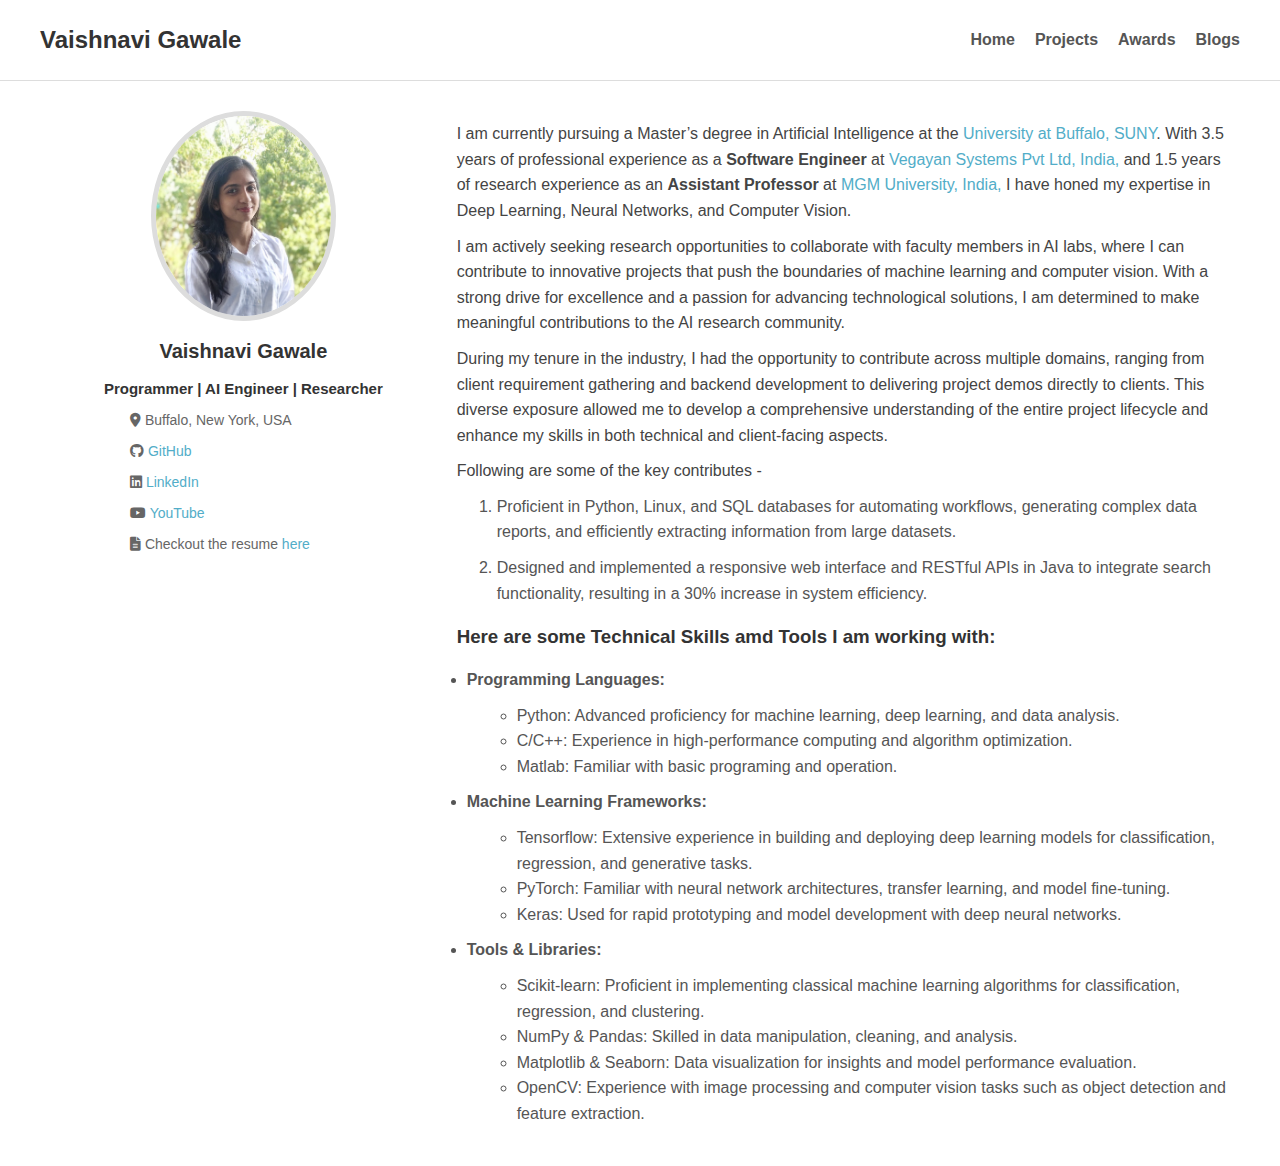
==== commit 0f126f0c: "Add files via upload" ====
--- a/index.html
+++ b/index.html
@@ -1,688 +1,112 @@
 <!DOCTYPE html>
 <html lang="en">
+<head>
+    <meta charset="UTF-8">
+    <meta name="viewport" content="width=device-width, initial-scale=1.0">
+    <title>Profile Page</title>
+    <link rel="stylesheet" href="style.css">
+    <link href="https://cdnjs.cloudflare.com/ajax/libs/font-awesome/6.0.0-beta3/css/all.min.css" rel="stylesheet">
+</head>
+<body>
+    <!-- Navigation Bar -->
+    <header class="navbar">
+        <div class="navbar-container">
+            <h1 class="navbar-brand">Vaishnavi Gawale</h1>
+            <nav>
+                <ul class="navbar-links">
+                    <li><a href="index.html">Home</a></li>
+                    <li><a href="project.html">Projects</a></li>
+                    <li><a href="#group">Awards</a></li>
+                    <li><a href="#home">Blogs</a></li>
+                </ul>
+            </nav>
+        </div>
+    </header>
 
-<head>
-  <meta charset="utf-8">
-  <meta content="width=device-width, initial-scale=1.0" name="viewport">
+    <!-- Main Content -->
+    <div class="container">
+        <!-- Profile Section -->
+        <div class="profile-section">
+            <div class="profile-image">
+                <img src="img/hero_2.jpg" alt="Profile Picture">
+            </div>
+            <h2>Vaishnavi Gawale</h2>
+            <h3>Programmer | AI Engineer | Researcher</h3>
+            <div class="contact-info">
+                <p><i class="fas fa-map-marker-alt"></i> Buffalo, New York, USA</p>
+                <p><i class="fab fa-github"></i> <a href="https://github.com/vaishnavi2231">GitHub</a></p>
+                <p><i class="fab fa-linkedin"></i> <a href="https://linkedin.com/in/vaishnavi-gawale">LinkedIn</a></p>
+                <p><i class="fab fa-youtube"></i> <a href="https://youtube.com/@vaishnavigawale3952">YouTube</a></p>
+                <p><i class="fas fa-file-alt"></i> Checkout the resume <a href="VaishnaviG.pdf" download>here</a></p>
+                <!--<p><i class="fas fa-graduation-cap"></i> <a href="https://scholar.google.com/citations?user=your-scholar-id">Google Scholar</a></p> -->
 
-  <title>Vaishnavi's Profile</title>
-  <meta content="" name="description">
-  <meta content="" name="keywords">
-
-  <!-- Favicons -->
-  <link href="assets/img/favicon.png" rel="icon">
-  <link href="assets/img/apple-touch-icon.png" rel="apple-touch-icon">
-
-  <!-- Google Fonts -->
-  <link href="https://fonts.googleapis.com/css?family=Open+Sans:300,300i,400,400i,600,600i,700,700i|Poppins:300,300i,400,400i,500,500i,600,600i,700,700i|Playfair+Display:400,400i,500,500i,600,600i,700,700i&subset=cyrillic" rel="stylesheet">
-
-  <!-- Vendor CSS Files -->
-  <link href="assets/vendor/bootstrap/css/bootstrap.min.css" rel="stylesheet">
-  <link href="assets/vendor/bootstrap-icons/bootstrap-icons.css" rel="stylesheet">
-  <link href="assets/vendor/boxicons/css/boxicons.min.css" rel="stylesheet">
-  <link href="assets/vendor/glightbox/css/glightbox.min.css" rel="stylesheet">
-  <link href="assets/vendor/swiper/swiper-bundle.min.css" rel="stylesheet">
-
-  <!-- Template Main CSS File -->
-  <link href="assets/css/style.css" rel="stylesheet">
-
-  <!-- =======================================================
-  * Template Name: Lonely
-  * Updated: Jan 29 2024 with Bootstrap v5.3.2
-  * Template URL: https://bootstrapmade.com/free-html-bootstrap-template-lonely/
-  * Author: BootstrapMade.com
-  * License: https://bootstrapmade.com/license/
-  ======================================================== -->
-</head>
-
-<body>
-
-  <!-- ======= Header ======= -->
-  
-  <header id="header" class="d-flex align-items-center">
-    <div class="container d-flex align-items-center justify-content-between">
-
-      <div class="logo">
-        <h1><a href="index.html"></a></h1>
-        <!-- Uncomment below if you prefer to use an image logo -->
-        <!-- <a href="index.html"><img src="assets/img/logo.png" alt="" class="img-fluid"></a>-->
-      </div>
-
-      <nav id="navbar" class="navbar">
-        <ul>
-          <li><a class="nav-link scrollto active" href="#hero">Home</a></li>
-          <li><a class="nav-link scrollto" href="#about">About</a></li>
-          <li><a class="nav-link scrollto" href="#resume">Education</a></li>
-          <li><a class="nav-link scrollto" href="#services">Projects</a></li>
-          <li><a class="nav-link scrollto" href="#portfolio">Videos</a></li>
-          <li class="dropdown"><a href="#"><span>Blogs</span> <i class="bi bi-chevron-down"></i></a>
-            <!--<ul>
-              <li><a href="#">Drop Down 1</a></li>
-              <li class="dropdown"><a href="#"><span>Deep Drop Down</span> <i class="bi bi-chevron-right"></i></a>
-                <ul>
-                  <li><a href="#">Deep Drop Down 1</a></li>
-                  <li><a href="#">Deep Drop Down 2</a></li>
-                  <li><a href="#">Deep Drop Down 3</a></li>
-                  <li><a href="#">Deep Drop Down 4</a></li>
-                  <li><a href="#">Deep Drop Down 5</a></li>
-                </ul>
-              </li>
-              <li><a href="#">Drop Down 2</a></li>
-              <li><a href="#">Drop Down 3</a></li>
-              <li><a href="#">Drop Down 4</a></li>
-            </ul>-->
-          </li>
-          <li><a class="nav-link scrollto" href="#contact">Contact</a></li>
-        </ul>
-        <i class="bi bi-list mobile-nav-toggle"></i>
-      </nav><!-- .navbar -->
-
-    </div>
-  </header><!-- End Header -->
-
-  <!-- ======= Hero Section ======= -->
-  <section id="hero" class="d-flex flex-column align-items-center justify-content-center">
-    <h5>Hi there, thanks for visiting my website! I'd love to connect with you :)</h5>
-    <h1>I'm Vaishnavi Gawale!</h1>
-    <h2>Software Engineer | Programmer | Researcher</h2>
-    <a href="#about" class="btn-get-started scrollto"><i class="bi bi-chevron-double-down"></i></a>
-  </section><!-- End Hero -->
-
-  
-
-  <main id="main">
-
-    <!-- ======= About Section ======= -->
-    <section id="about" class="about">
-      <div class="container">
-
-        <div class="row no-gutters">
-          <div class="image col-xl-5 d-flex align-items-stretch justify-content-center justify-content-lg-start"></div>
-          <div class="col-xl-7 ps-0 ps-lg-5 pe-lg-1 d-flex align-items-stretch">
-            <div class="content d-flex flex-column justify-content-center">
-              <h3>Let me introduce myself</h3>
-              <p>
-                I am a passionate engineer with 3+ years of industry experience as a Software Engineer. Currently, I am enrolled for MS in Engineering Science AI specialization at State University of New York at Buffalo. I am in particular inclined towards Artificial Intelligence, Machine Learning and Neural Networks, looking for an exciting opportunity to dive into it.
-              </p>
-              <!--<div class="row">
-                <div class="col-md-6 d-md-flex align-items-md-stretch">
-                  <div class="count-box">
-                    <i class="bi bi-emoji-smile"></i>
-                    <span data-purecounter-start="0" data-purecounter-end="65" data-purecounter-duration="1" class="purecounter"></span>
-                    <p><strong>Happy Clients</strong> consequuntur voluptas nostrum aliquid ipsam architecto ut.</p>
-                  </div>
-                </div>
-
-                <div class="col-md-6 d-md-flex align-items-md-stretch">
-                  <div class="count-box">
-                    <i class="bi bi-journal-richtext"></i>
-                    <span data-purecounter-start="0" data-purecounter-end="85" data-purecounter-duration="1" class="purecounter"></span>
-                    <p><strong>Projects</strong> adipisci atque cum quia aspernatur totam laudantium et quia dere tan</p>
-                  </div>
-                </div>
-
-                <div class="col-md-6 d-md-flex align-items-md-stretch">
-                  <div class="count-box">
-                    <i class="bi bi-clock"></i>
-                    <span data-purecounter-start="0" data-purecounter-end="12" data-purecounter-duration="1" class="purecounter"></span>
-                    <p><strong>Years of experience</strong> aut commodi quaerat modi aliquam nam ducimus aut voluptate non vel</p>
-                  </div>
-                </div>
-
-                <div class="col-md-6 d-md-flex align-items-md-stretch">
-                  <div class="count-box">
-                    <i class="bi bi-award"></i>
-                    <span data-purecounter-start="0" data-purecounter-end="15" data-purecounter-duration="1" class="purecounter"></span>
-                    <p><strong>Awards</strong> rerum asperiores dolor alias quo reprehenderit eum et nemo pad der</p>
-                  </div>
-                </div>
-              </div>-->
-            </div><!-- End .content-->
-          </div>
+            </div>
         </div>
 
-      </div>
-    </section><!-- End About Section -->
+        <!-- Content Section -->
+        <div class="content-section">
+            <p>
+                I am currently pursuing a Master’s degree in Artificial Intelligence at the <a href="https://www.buffalo.edu/">University at Buffalo, SUNY</a>.
+                With 3.5 years of professional experience as a <strong>Software Engineer</strong> at <a href="https://www.vegayan.com/corporate/index.php">Vegayan Systems Pvt Ltd, India,</a> and
+                1.5 years of research experience as an <strong>Assistant Professor</strong> at
+                <a href="https://www.mgmu.ac.in/about-us">MGM University, India,</a>
+                I have honed my expertise in Deep Learning, Neural Networks, and Computer Vision.
+            </p>
+            <p>
+                I am actively seeking research opportunities to collaborate with faculty members in AI labs,
+                where I can contribute to innovative projects that push the boundaries of machine learning and
+                computer vision. With a strong drive for excellence and a passion for advancing technological solutions,
+                I am determined to make meaningful contributions to the AI research community.
+            </p>
+            <p>
+                During my tenure in the industry, I had the opportunity to contribute across multiple domains, ranging from client requirement gathering and backend development to delivering project demos directly to clients.
+                This diverse exposure allowed me to develop a comprehensive understanding of the entire project
+                lifecycle and enhance my skills in both technical and client-facing aspects.
+            </p>
+            <p>Following are some of the key contributes - <p/>
+            <ol>
+                <li>Proficient in Python, Linux, and SQL databases for automating workflows, generating complex data reports, and efficiently extracting information from large datasets.</li>
+                <li>Designed and implemented a responsive web interface and RESTful APIs in Java to integrate search functionality, resulting in a 30% increase in system efficiency.</li>
+            </ol>
 
-    <!-- ======= Skills Section ======= -->
-    <section id="skills" class="skills section-bg">
-      <div class="container">
+            <h3>Here are some Technical Skills amd Tools I am working with:</h3>
+            <ul>
+                <li>
+                    <strong>Programming Languages:</strong>
+                    <div class="skills">
+                        <ul>
+                            <li>Python: Advanced proficiency for machine learning, deep learning, and data analysis.</li>
+                            <li>C/C++: Experience in high-performance computing and algorithm optimization.</li>
+                            <li>Matlab: Familiar with basic programing and operation.</li>
+                        </ul>
+                    </div>
+                </li>
+                <li>
+                    <strong>Machine Learning Frameworks:</strong>
+                    <div class="skills">
+                        <ul>
+                            <li>Tensorflow: Extensive experience in building and deploying deep learning models for classification, regression, and generative tasks.</li>
+                            <li>PyTorch: Familiar with neural network architectures, transfer learning, and model fine-tuning.</li>
+                            <li>Keras: Used for rapid prototyping and model development with deep neural networks.</li>
+                        </ul>
+                    </div>
+                </li>
+                <li>
+                    <strong>Tools & Libraries:</strong>
+                    <div class="skills">
+                        <ul>
+                            <li>Scikit-learn: Proficient in implementing classical machine learning algorithms for classification, regression, and clustering.</li>
+                            <li>NumPy & Pandas: Skilled in data manipulation, cleaning, and analysis.</li>
+                            <li>Matplotlib & Seaborn: Data visualization for insights and model performance evaluation.</li>
+                            <li>OpenCV: Experience with image processing and computer vision tasks such as object detection and feature extraction.</li>
+                        </ul>
+                    </div>
+                </li>
 
-        <div class="section-title">
-          <h2>Skills</h2>
-          <p>What I learned in 4+ year of experience and learning is still on. </p>
+            </ul>
         </div>
+    </div>
 
-        <div class="row skills-content">
-
-          <div class="col-lg-6">
-
-            <div class="progress">
-              <span class="skill">Python<i class="val">80%</i></span>
-              <div class="progress-bar-wrap">
-                <div class="progress-bar" role="progressbar" aria-valuenow="80" aria-valuemin="0" aria-valuemax="100"></div>
-              </div>
-            </div>
-
-            <div class="progress">
-              <span class="skill">C++ <i class="val">80%</i></span>
-              <div class="progress-bar-wrap">
-                <div class="progress-bar" role="progressbar" aria-valuenow="80" aria-valuemin="0" aria-valuemax="100"></div>
-              </div>
-            </div>
-
-            <div class="progress">
-              <span class="skill">C <i class="val">90%</i></span>
-              <div class="progress-bar-wrap">
-                <div class="progress-bar" role="progressbar" aria-valuenow="90" aria-valuemin="0" aria-valuemax="100"></div>
-              </div>
-            </div>
-
-          </div>
-
-          <div class="col-lg-6">
-
-            <div class="progress">
-              <span class="skill">MySQL Database <i class="val">90%</i></span>
-              <div class="progress-bar-wrap">
-                <div class="progress-bar" role="progressbar" aria-valuenow="90" aria-valuemin="0" aria-valuemax="100"></div>
-              </div>
-            </div>
-
-            <div class="progress">
-              <span class="skill">Numpy/Pandas<i class="val">70%</i></span>
-              <div class="progress-bar-wrap">
-                <div class="progress-bar" role="progressbar" aria-valuenow="70" aria-valuemin="0" aria-valuemax="100"></div>
-              </div>
-            </div>
-
-            <div class="progress">
-              <span class="skill">Machine Learning Algorithms <i class="val">60%</i></span>
-              <div class="progress-bar-wrap">
-                <div class="progress-bar" role="progressbar" aria-valuenow="60" aria-valuemin="0" aria-valuemax="100"></div>
-              </div>
-            </div>
-
-          </div>
-
-        </div>
-
-      </div>
-    </section><!-- End Skills Section -->
-
-    <!-- ======= Resume Section ======= -->
-    <section id="resume" class="resume section-bg">
-      <div class="container">
-
-        <div class="section-title">
-          <h2>Resume</h2>
-          <p>Highly motivated engineer and a master's students of Engineering Science AI specialization at University at Buffalo.  Worked as a Software Engineer for 3+ years and as an Assistant Professor for 1.5 years  at MGM University, India. I have completed my Masters of Technology degree from VJTI Mumbai, India.</p>
-        </div>
-
-        <div class="row">
-          <div class="col-lg-6">
-           <!-- <h3 class="resume-title">Sumary</h3>
-            <div class="resume-item pb-0">
-              <h4>Alice Barkley</h4>
-              <p><em>Innovative and deadline-driven Graphic Designer with 3+ years of experience designing and developing user-centered digital/print marketing material from initial concept to final, polished deliverable.</em></p>
-              <p>
-              <ul>
-                <li>Portland par 127,Orlando, FL</li>
-                <li>(123) 456-7891</li>
-                <li>alice.barkley@example.com</li>
-              </ul>
-              </p>
-            </div>-->
-
-            <h3 class="resume-title">Education</h3>
-             <div class="resume-item">
-              <h4>Master of Engineering Science (Artificial Intelligence)</h4>
-              <h5>2024 - 2026</h5>
-              <p><em>State University of New York at Buffalo</em></p>
-              <p>Featured Coursework: Introduction to Machine Learning, Basics of Artificial Intelligence, Numerical Mathematics, Analysis of Algorithm, Data Intensive Computing, Computer Vision, Reinforcement Learning and Pattern Recognition.</p>
-           <!--   <p>Designed and proposed a system for mitigation of Distributed Denial of Service Attack on Cloud. Proposed solution emphasizes on detecting and preventing cloud instances from DDOS attack by designing new Firewall Algorithm Approach.</p>-->
-            </div>
-            <div class="resume-item">
-              <h4>Master of Technology in Computer Engineering</h4>
-              <h5>2017 - 2019</h5>
-              <p><em>Veermata Jijabai Technological Institute, Mumbai, India</em></p>
-              <p>Featured Coursework: Pattern Recognition, Algorithm and Complexity, Research Methodologies,Advance Database Management Systems, Big Data Analytics, Computational Methods.</p>
-              <p>Designed and proposed a system for mitigation of Distributed Denial of Service Attack on Cloud. Proposed solution emphasizes on detecting and preventing cloud instances from DDOS attack by designing new Firewall Algorithm Approach.</p>
-            </div>
-            <div class="resume-item">
-              <h4>Bachelor of Engineering in Computer Science & Engineering</h4>
-              <h5>2014 - 2017</h5>
-              <p><em>MGM's Jawaharlal Nehru Engineering College, Aurangabad, India</em></p>
-              <p>Featured Coursework: Linear Algebra, Calculus, Data Structures, Design & Analysis of Algorithm</p>
-            </div>
-          <!--  <div class="resume-item">
-              <h4>Diploma in Computer Engineering</h4>
-              <h5>2011 - 2014</h5>
-              <p><em>Puranmal Lahoti Government Polytechnic, Latur, India</em></p>
-              <p>Featured Coursework: Programming in JAVA, Object Oriented Programming using C+, Computer Architechture and Maintainance </p>
-            </div>-->
-          </div>
-          <div class="col-lg-6">
-            <h3 class="resume-title">Professional Experience</h3>
-            <div class="resume-item">
-              <h4>Assistant Professor</h4>
-              <h5>2022 - 2024</h5>
-              <p><em>MGM University, Aurangabad, India </em></p>
-              <p>
-              <ul>
-                <li>Instructor for Data Structures, Programming Logic Design, and Python Programming to freshman and sophomore students through lectures and practical sessions.</li>
-                <li>Employed a pragmatic approach to solve complex student problems, extending beyond theoretical concepts. </li>
-                <li>Developed syllabi, curricula, reading materials, tests, and quizzes.</li>
-              </ul>
-              </p>
-            </div>
-            <div class="resume-item">
-              <h4>Senior Software Engineer</h4>
-              <h5>2019 - 2022</h5>
-              <p><em>Vegayan Systems Private Limited, Mumbai, India</em></p>
-              <p>
-              <ul>
-                <li>Data Extraction using python libraries – Numpy, Pandas and Matplotlib for network traffic prediction.</li>
-                <li>Hands-on experience with Python, Linux System, Database systems and working on server-based operating system.</li>
-                <li>Developed a responsive web interface and REST APIs in JAVA for implementing search integration operation that extracts metadata from Database server.</li>
-                <li>Worked on scripting for building auto generated emails, converting CSV files to Excel, generating data reports and extracting data from huge files.</li>
-              </ul>
-              </p>
-            </div>
-          </div>
-        </div>
-
-      </div>
-    </section><!-- End Resume Section -->
-
-    <!-- ======= Services Section ======= -->
-    <section id="services" class="services section-bg">
-      <div class="container">
-
-        <div class="section-title">
-          <h2>Projects</h2>
-          <p>Created some projects through online courses. These projects were implemented by using standard and frequently used datasets. Different Machine Learning algorithms were tested to increase the accuracy.  </p>
-        </div>
-
-        <div class="row">
-          <div class="col-md-6 col-lg-3 d-flex align-items-stretch mb-5 mb-lg-0">
-            <div class="icon-box">
-              <div class="icon"><i class="bx bx-file"></i></div>
-              <h4 class="title"><a href="">Object Detection using OpenCV</a></h4>
-              <p class="description">Implemented Object detection module for detecting Face and Eyes in both input image and real time video.</p>
-            </div>
-          </div>
-
-          <div class="col-md-6 col-lg-3 d-flex align-items-stretch mb-5 mb-lg-0">
-            <div class="icon-box">
-              <div class="icon"><i class="bx bx-file"></i></div>
-              <h4 class="title"><a href="">Finger Counter using Hand Tracking.</a></h4>
-              <p class="description">Developed and implemented Hand Tracking module that count the number of open fingers in real time.</p>
-            </div>
-          </div>
-
-          <div class="col-md-6 col-lg-3 d-flex align-items-stretch mb-5 mb-lg-0">
-            <div class="icon-box">
-              <div class="icon"><i class="bx bx-file"></i></div>
-              <h4 class="title"><a href="">Handwritten Digit Recognition Using Scikit-Learn</a></h4>
-              <p class="description">Created a Machine Learning model that recognizes handwritten digits.The model was trained with 70,000 digital samples of varying handwritten records</p>
-            </div>
-          </div>
-
-          <div class="col-md-6 col-lg-3 d-flex align-items-stretch mb-5 mb-lg-0">
-            <div class="icon-box">
-              <div class="icon"><i class="bx bx-file"></i></div>
-              <h4 class="title"><a href="">Sentiment Analysis</a></h4>
-              <p class="description">Create a model that analyses and categorise the human comments</p>
-            </div>
-          </div>
-
-        </div>
-
-      </div>
-    </section><!-- End Services Section -->
-
-    <!-- ======= Portfolio Section ======= -->
-   <!-- <section id="portfolio" class="portfolio section-bg">
-      <div class="container">
-
-        <div class="section-title">
-          <h2>Portfolio</h2>
-          <p>Magnam dolores commodi suscipit. Necessitatibus eius consequatur ex aliquid fuga eum quidem. Sit sint consectetur velit. Quisquam quos quisquam cupiditate. Et nemo qui impedit suscipit alias ea. Quia fugiat sit in iste officiis commodi quidem hic quas.</p>
-        </div>
-
-        <div class="row">
-          <div class="col-lg-12 d-flex justify-content-center">
-            <ul id="portfolio-flters">
-              <li data-filter="*" class="filter-active">All</li>
-              <li data-filter=".filter-app">App</li>
-              <li data-filter=".filter-card">Card</li>
-              <li data-filter=".filter-web">Web</li>
-            </ul>
-          </div>
-        </div>
-
-        <div class="row portfolio-container">
-
-          <div class="col-lg-4 col-md-6 portfolio-item filter-app">
-            <div class="portfolio-wrap">
-              <img src="assets/img/portfolio/portfolio-1.jpg" class="img-fluid" alt="">
-              <div class="portfolio-info">
-                <h4>App 1</h4>
-                <p>App</p>
-              </div>
-              <div class="portfolio-links">
-                <a href="assets/img/portfolio/portfolio-1.jpg" data-gallery="portfolioGallery" class="portfolio-lightbox" title="App 1"><i class="bx bx-plus"></i></a>
-                <a href="portfolio-details.html" title="More Details"><i class="bx bx-link"></i></a>
-              </div>
-            </div>
-          </div>
-
-          <div class="col-lg-4 col-md-6 portfolio-item filter-web">
-            <div class="portfolio-wrap">
-              <img src="assets/img/portfolio/portfolio-2.jpg" class="img-fluid" alt="">
-              <div class="portfolio-info">
-                <h4>Web 3</h4>
-                <p>Web</p>
-              </div>
-              <div class="portfolio-links">
-                <a href="assets/img/portfolio/portfolio-2.jpg" data-gallery="portfolioGallery" class="portfolio-lightbox" title="Web 3"><i class="bx bx-plus"></i></a>
-                <a href="portfolio-details.html" title="More Details"><i class="bx bx-link"></i></a>
-              </div>
-            </div>
-          </div>
-
-          <div class="col-lg-4 col-md-6 portfolio-item filter-app">
-            <div class="portfolio-wrap">
-              <img src="assets/img/portfolio/portfolio-3.jpg" class="img-fluid" alt="">
-              <div class="portfolio-info">
-                <h4>App 2</h4>
-                <p>App</p>
-              </div>
-              <div class="portfolio-links">
-                <a href="assets/img/portfolio/portfolio-3.jpg" data-gallery="portfolioGallery" class="portfolio-lightbox" title="App 2"><i class="bx bx-plus"></i></a>
-                <a href="portfolio-details.html" title="More Details"><i class="bx bx-link"></i></a>
-              </div>
-            </div>
-          </div>
-
-          <div class="col-lg-4 col-md-6 portfolio-item filter-card">
-            <div class="portfolio-wrap">
-              <img src="assets/img/portfolio/portfolio-4.jpg" class="img-fluid" alt="">
-              <div class="portfolio-info">
-                <h4>Card 2</h4>
-                <p>Card</p>
-              </div>
-              <div class="portfolio-links">
-                <a href="assets/img/portfolio/portfolio-4.jpg" data-gallery="portfolioGallery" class="portfolio-lightbox" title="Card 2"><i class="bx bx-plus"></i></a>
-                <a href="portfolio-details.html" title="More Details"><i class="bx bx-link"></i></a>
-              </div>
-            </div>
-          </div>
-
-          <div class="col-lg-4 col-md-6 portfolio-item filter-web">
-            <div class="portfolio-wrap">
-              <img src="assets/img/portfolio/portfolio-5.jpg" class="img-fluid" alt="">
-              <div class="portfolio-info">
-                <h4>Web 2</h4>
-                <p>Web</p>
-              </div>
-              <div class="portfolio-links">
-                <a href="assets/img/portfolio/portfolio-5.jpg" data-gallery="portfolioGallery" class="portfolio-lightbox" title="Web 2"><i class="bx bx-plus"></i></a>
-                <a href="portfolio-details.html" title="More Details"><i class="bx bx-link"></i></a>
-              </div>
-            </div>
-          </div>
-
-          <div class="col-lg-4 col-md-6 portfolio-item filter-app">
-            <div class="portfolio-wrap">
-              <img src="assets/img/portfolio/portfolio-6.jpg" class="img-fluid" alt="">
-              <div class="portfolio-info">
-                <h4>App 3</h4>
-                <p>App</p>
-              </div>
-              <div class="portfolio-links">
-                <a href="assets/img/portfolio/portfolio-6.jpg" data-gallery="portfolioGallery" class="portfolio-lightbox" title="App 3"><i class="bx bx-plus"></i></a>
-                <a href="portfolio-details.html" title="More Details"><i class="bx bx-link"></i></a>
-              </div>
-            </div>
-          </div>
-
-          <div class="col-lg-4 col-md-6 portfolio-item filter-card">
-            <div class="portfolio-wrap">
-              <img src="assets/img/portfolio/portfolio-7.jpg" class="img-fluid" alt="">
-              <div class="portfolio-info">
-                <h4>Card 1</h4>
-                <p>Card</p>
-              </div>
-              <div class="portfolio-links">
-                <a href="assets/img/portfolio/portfolio-7.jpg" data-gallery="portfolioGallery" class="portfolio-lightbox" title="Card 1"><i class="bx bx-plus"></i></a>
-                <a href="portfolio-details.html" title="More Details"><i class="bx bx-link"></i></a>
-              </div>
-            </div>
-          </div>
-
-          <div class="col-lg-4 col-md-6 portfolio-item filter-card">
-            <div class="portfolio-wrap">
-              <img src="assets/img/portfolio/portfolio-8.jpg" class="img-fluid" alt="">
-              <div class="portfolio-info">
-                <h4>Card 3</h4>
-                <p>Card</p>
-              </div>
-              <div class="portfolio-links">
-                <a href="assets/img/portfolio/portfolio-8.jpg" data-gallery="portfolioGallery" class="portfolio-lightbox" title="Card 3"><i class="bx bx-plus"></i></a>
-                <a href="portfolio-details.html" title="More Details"><i class="bx bx-link"></i></a>
-              </div>
-            </div>
-          </div>
-
-          <div class="col-lg-4 col-md-6 portfolio-item filter-web">
-            <div class="portfolio-wrap">
-              <img src="assets/img/portfolio/portfolio-9.jpg" class="img-fluid" alt="">
-              <div class="portfolio-info">
-                <h4>Web 3</h4>
-                <p>Web</p>
-              </div>
-              <div class="portfolio-links">
-                <a href="assets/img/portfolio/portfolio-9.jpg" data-gallery="portfolioGallery" class="portfolio-lightbox" title="Web 3"><i class="bx bx-plus"></i></a>
-                <a href="portfolio-details.html" title="More Details"><i class="bx bx-link"></i></a>
-              </div>
-            </div>
-          </div>
-
-        </div>
-
-      </div>-->
-    </section><!-- End Portfolio Section -->
-
-    <!-- ======= Testimonials Section ======= -->
- <!--   <section id="testimonials" class="testimonials section-bg">
-      <div class="container">
-
-        <div class="section-title">
-          <h2>Testimonials</h2>
-          <p>Magnam dolores commodi suscipit. Necessitatibus eius consequatur ex aliquid fuga eum quidem. Sit sint consectetur velit. Quisquam quos quisquam cupiditate. Et nemo qui impedit suscipit alias ea. Quia fugiat sit in iste officiis commodi quidem hic quas.</p>
-        </div>
-
-        <div class="testimonials-slider swiper" data-aos="fade-up" data-aos-delay="100">
-          <div class="swiper-wrapper">
-
-            <div class="swiper-slide">
-              <div class="testimonial-item">
-                <p>
-                  <i class="bx bxs-quote-alt-left quote-icon-left"></i>
-                  Proin iaculis purus consequat sem cure digni ssim donec porttitora entum suscipit rhoncus. Accusantium quam, ultricies eget id, aliquam eget nibh et. Maecen aliquam, risus at semper.
-                  <i class="bx bxs-quote-alt-right quote-icon-right"></i>
-                </p>
-                <img src="assets/img/testimonials/testimonials-1.jpg" class="testimonial-img" alt="">
-                <h3>Saul Goodman</h3>
-                <h4>Ceo &amp; Founder</h4>
-              </div>-->
-            </div><!-- End testimonial item -->
-<!--
-            <div class="swiper-slide">
-              <div class="testimonial-item">
-                <p>
-                  <i class="bx bxs-quote-alt-left quote-icon-left"></i>
-                  Export tempor illum tamen malis malis eram quae irure esse labore quem cillum quid cillum eram malis quorum velit fore eram velit sunt aliqua noster fugiat irure amet legam anim culpa.
-                  <i class="bx bxs-quote-alt-right quote-icon-right"></i>
-                </p>
-                <img src="assets/img/testimonials/testimonials-2.jpg" class="testimonial-img" alt="">
-                <h3>Sara Wilsson</h3>
-                <h4>Designer</h4>
-              </div>-->
-            </div><!-- End testimonial item -->
-    <!--
-            <div class="swiper-slide">
-              <div class="testimonial-item">
-                <p>
-                  <i class="bx bxs-quote-alt-left quote-icon-left"></i>
-                  Enim nisi quem export duis labore cillum quae magna enim sint quorum nulla quem veniam duis minim tempor labore quem eram duis noster aute amet eram fore quis sint minim.
-                  <i class="bx bxs-quote-alt-right quote-icon-right"></i>
-                </p>
-                <img src="assets/img/testimonials/testimonials-3.jpg" class="testimonial-img" alt="">
-                <h3>Jena Karlis</h3>
-                <h4>Store Owner</h4>
-              </div>
-            </div>
-
-            <div class="swiper-slide">
-              <div class="testimonial-item">
-                <p>
-                  <i class="bx bxs-quote-alt-left quote-icon-left"></i>
-                  Fugiat enim eram quae cillum dolore dolor amet nulla culpa multos export minim fugiat minim velit minim dolor enim duis veniam ipsum anim magna sunt elit fore quem dolore labore illum veniam.
-                  <i class="bx bxs-quote-alt-right quote-icon-right"></i>
-                </p>
-                <img src="assets/img/testimonials/testimonials-4.jpg" class="testimonial-img" alt="">
-                <h3>Matt Brandon</h3>
-                <h4>Freelancer</h4>
-              </div>
-            </div>
-
-            <div class="swiper-slide">
-              <div class="testimonial-item">
-                <p>
-                  <i class="bx bxs-quote-alt-left quote-icon-left"></i>
-                  Quis quorum aliqua sint quem legam fore sunt eram irure aliqua veniam tempor noster veniam enim culpa labore duis sunt culpa nulla illum cillum fugiat legam esse veniam culpa fore nisi cillum quid.
-                  <i class="bx bxs-quote-alt-right quote-icon-right"></i>
-                </p>
-                <img src="assets/img/testimonials/testimonials-5.jpg" class="testimonial-img" alt="">
-                <h3>John Larson</h3>
-                <h4>Entrepreneur</h4>
-              </div>
-            </div>
-
-          </div>
-          <div class="swiper-pagination"></div>
-        </div>
-
-      </div>-->
-    </section><!-- End Testimonials Section -->
-
-    <!-- ======= Contact Section ======= -->
-    <section id="contact" class="contact section-bg">
-      <div class="container">
-
-        <div class="section-title">
-          <h2>Contact</h2>
-          <!--<p>Magnam dolores commodi suscipit. Necessitatibus eius consequatur ex aliquid fuga eum quidem. Sit sint consectetur velit. Quisquam quos quisquam cupiditate. Et nemo qui impedit suscipit alias ea. Quia fugiat sit in iste officiis commodi quidem hic quas.</p>-->
-        </div>
-
-        <div class="row">
-
-          <div class="col-lg-4 col-md-4">
-            <div class="contact-about">
-              <h3>Vaishnavi Gawale</h3>
-              <p>You can reach me out at ...</p>
-              <div class="social-links">
-                <a href="#https://github.com/vaishnavi2231" class="github"><i class="bi bi-github"></i></a>
-                <a href="www.linkedin.com/in/vaishnavi-gawale" class="linkedin"><i class="bi bi-linkedin"></i></a>
-                <a href="www.youtube.com/@vaishnavigawale3952" class="youtube"><i class="bi bi-youtube"></i></a>
-                
-              </div>
-            </div>
-          </div>
-
-          <div class="col-lg-3 col-md-4">
-            <div class="info">
-              <div class="d-flex align-items-center">
-                <i class="bi bi-geo-alt"></i>
-                <p>Buffalo<br>New York, USA</p>
-              </div>
-
-              <div class="d-flex align-items-center mt-4">
-                <i class="bi bi-envelope"></i>
-                <p>vgawale@buffalo.edu</p>
-              </div>
-
-             <!-- <div class="d-flex align-items-center mt-4">
-                <i class="bi bi-phone"></i>
-                <p>+1 5589 55488 55s</p>
-              </div>-->
-
-            </div>
-          </div>
-
-        <!-- <div class="col-lg-5 col-md-8">
-            <form action="forms/contact.php" method="post" role="form" class="php-email-form">
-              <div class="form-group">
-                <input type="text" name="name" class="form-control" id="name" placeholder="Your Name" required>
-              </div>
-              <div class="form-group mt-3">
-                <input type="email" class="form-control" name="email" id="email" placeholder="Your Email" required>
-              </div>
-              <div class="form-group mt-3">
-                <input type="text" class="form-control" name="subject" id="subject" placeholder="Subject" required>
-              </div>
-              <div class="form-group mt-3">
-                <textarea class="form-control" name="message" rows="5" placeholder="Message" required></textarea>
-              </div>
-              <div class="my-3">
-                <div class="loading">Loading</div>
-                <div class="error-message"></div>
-                <div class="sent-message">Your message has been sent. Thank you!</div>
-              </div>
-              <div class="text-center"><button type="submit">Send Message</button></div>
-            </form>
-          </div> -->
-
-        </div>
-
-      </div>
-    </section><!-- End Contact Section -->
-
-  </main><!-- End #main -->
-
-  <!-- ======= Footer ======= -->
-  <footer id="footer">
-    <div class="container">
-      <div class="copyright">
-       <!-- &copy; Copyright <strong><span>Lonely</span></strong>. All Rights Reserved-->
-      </div>
-      <div class="credits">
-        <!-- All the links in the footer should remain intact. -->
-        <!-- You can delete the links only if you purchased the pro version. -->
-        <!-- Licensing information: https://bootstrapmade.com/license/ -->
-        <!-- Purchase the pro version with working PHP/AJAX contact form: https://bootstrapmade.com/free-html-bootstrap-template-lonely/ -->
-      <!--  Templatee by <a href="https://bootstrapmade.com/">BootstrapMade</a> -->
-      </div>
-    </div>
-  </footer><!-- End  Footer -->
-
-  <a href="#" class="back-to-top d-flex align-items-center justify-content-center"><i class="bi bi-arrow-up-short"></i></a>
-
-  <!-- Vendor JS Files -->
-  <script src="assets/vendor/purecounter/purecounter_vanilla.js"></script>
-  <script src="assets/vendor/bootstrap/js/bootstrap.bundle.min.js"></script>
-  <script src="assets/vendor/glightbox/js/glightbox.min.js"></script>
-  <script src="assets/vendor/isotope-layout/isotope.pkgd.min.js"></script>
-  <script src="assets/vendor/swiper/swiper-bundle.min.js"></script>
-  <script src="assets/vendor/waypoints/noframework.waypoints.js"></script>
-  <script src="assets/vendor/php-email-form/validate.js"></script>
-
-  <!-- Template Main JS File -->
-  <script src="assets/js/main.js"></script>
-
+    <script src="script.js"></script>
 </body>
-
 </html>
--- a/style.css
+++ b/style.css
@@ -0,0 +1,219 @@
+/* General Styles */
+body {
+    font-family: Arial, sans-serif;
+    margin: 0;
+    padding: 0;
+    /*background-color: #f9f9f9;*/
+}
+
+/* Navigation Bar */
+.navbar {
+    background-color: #fff;
+    border-bottom: 1px solid #ddd;
+    padding: 10px 20px;
+}
+
+.navbar-container {
+    display: flex;
+    justify-content: space-between;
+    align-items: center;
+    max-width: 1200px;
+    margin: 0 auto;
+}
+
+.navbar-brand {
+    font-size: 24px;
+    font-weight: bold;
+    color: #333;
+}
+
+.navbar-links {
+    list-style: none;
+    display: flex;
+    margin: 0;
+    padding: 0;
+}
+
+.navbar-links li {
+    margin-left: 20px;
+}
+
+.navbar-links a {
+    text-decoration: none;
+    color: #555;
+    font-weight: bold;
+}
+
+.navbar-links a:hover {
+    color: #000;
+}
+
+/* Main Container */
+.container {
+    display: flex;
+    max-width: 1200px;
+    margin: 20px auto;
+   /* background: white;
+    border-radius: 8px;
+    box-shadow: 0 4px 6px rgba(0, 0, 0, 0.1);
+    overflow: hidden; */
+}
+
+/* Profile Section */
+.profile-section {
+    flex: 1;
+    padding: 10px;
+    text-align: center;
+    margin-right: 0;
+}
+
+.profile-image img {
+    width: 175px;
+    height: 200px;
+    border-radius: 50%; /* Oval image */
+    border: 5px solid #ddd;
+    object-fit: cover;
+}
+
+.profile-section h2 {
+    margin-top: 15px;
+    font-size: 20px;
+    color: #333;
+}
+.profile-section h3 {
+    margin-top: 5px;
+    font-size: 15px;
+    color: #333;
+}
+
+.profile-section p {
+    color: #555;
+    margin: 5px 0;
+    text-decoration: none;
+    text-align: left;
+
+
+}
+
+.contact-info p {
+    margin: 10px 0;
+    margin-top: 15px;
+    font-size: 14px;
+    color: #666;
+    position: relative;
+    cursor: pointer;
+    text-decoration: none;
+    margin-left: 80px;
+    left-padding: 20px;
+}
+
+.contact-info a{
+    color: #52adc8;
+    text-decoration: none;
+}
+
+/* Content Section */
+.content-section {
+    flex: 2;
+    padding: 10px;
+    margin-left: 0;
+}
+
+.content-section p, ol, ul {
+    margin: 10px 0;
+    color: #444;
+    line-height: 1.6;
+    font-family: -apple-system, ".SFNSText-Regular", "San Francisco", "Roboto", "Segoe UI", "Helvetica Neue", "Lucida Grande", Arial, sans-serif;
+}
+
+.content-section a{
+    color: #52adc8;
+    text-decoration: none;
+}
+
+
+.content-section h3 {
+    margin-top: 20px;
+    color: #333;
+    font-family: -apple-system, ".SFNSText-Regular", "San Francisco", "Roboto", "Segoe UI", "Helvetica Neue", "Lucida Grande", Arial, sans-serif;
+
+}
+
+.content-section ul {
+    padding-left: 10px;
+}
+
+.content-section li {
+    margin-bottom: 10px;
+    color: #555;
+}
+
+.skills ul {
+    padding-left: 50px;
+}
+
+.skills li {
+    margin-bottom: 0px;
+}
+
+/*-------Project page-------------*/
+
+.containerProject {
+
+    flex: 2;
+    margin-left: 300px;
+    max-width: 1200px;
+    margin: 50px auto;
+    padding-left: 50px;
+    align: center
+
+}
+
+.project {
+    display: flex;
+    align-items: flex-start;
+    margin-bottom: 20px;
+    border-radius: 8px;
+    padding: 15px;
+    border-bottom: 1px solid #ddd;
+    margin-right: 120px;
+}
+
+.image img {
+    width: 200px;
+    height: auto;
+    border-radius: 4px;
+    margin-right: 20px;
+}
+
+.video video {
+    width: 200px;
+    height: 200px;
+    border-radius: 4px;
+    margin-right: 20px;
+}
+
+.details h2 {
+    font-size: 18px;
+    color: #00bcd4;
+    margin: 0;
+}
+
+.details p {
+    font-size: 14px;
+    margin-right: 10px
+    color: #444;
+    line-height: 1.6;
+    margin: 10px 0;
+}
+
+.links a {
+
+    color: #6495ED
+    text-decoration: none;
+    margin-right: 10px;
+}
+
+.links a:hover {
+    text-decoration: underline;
+}